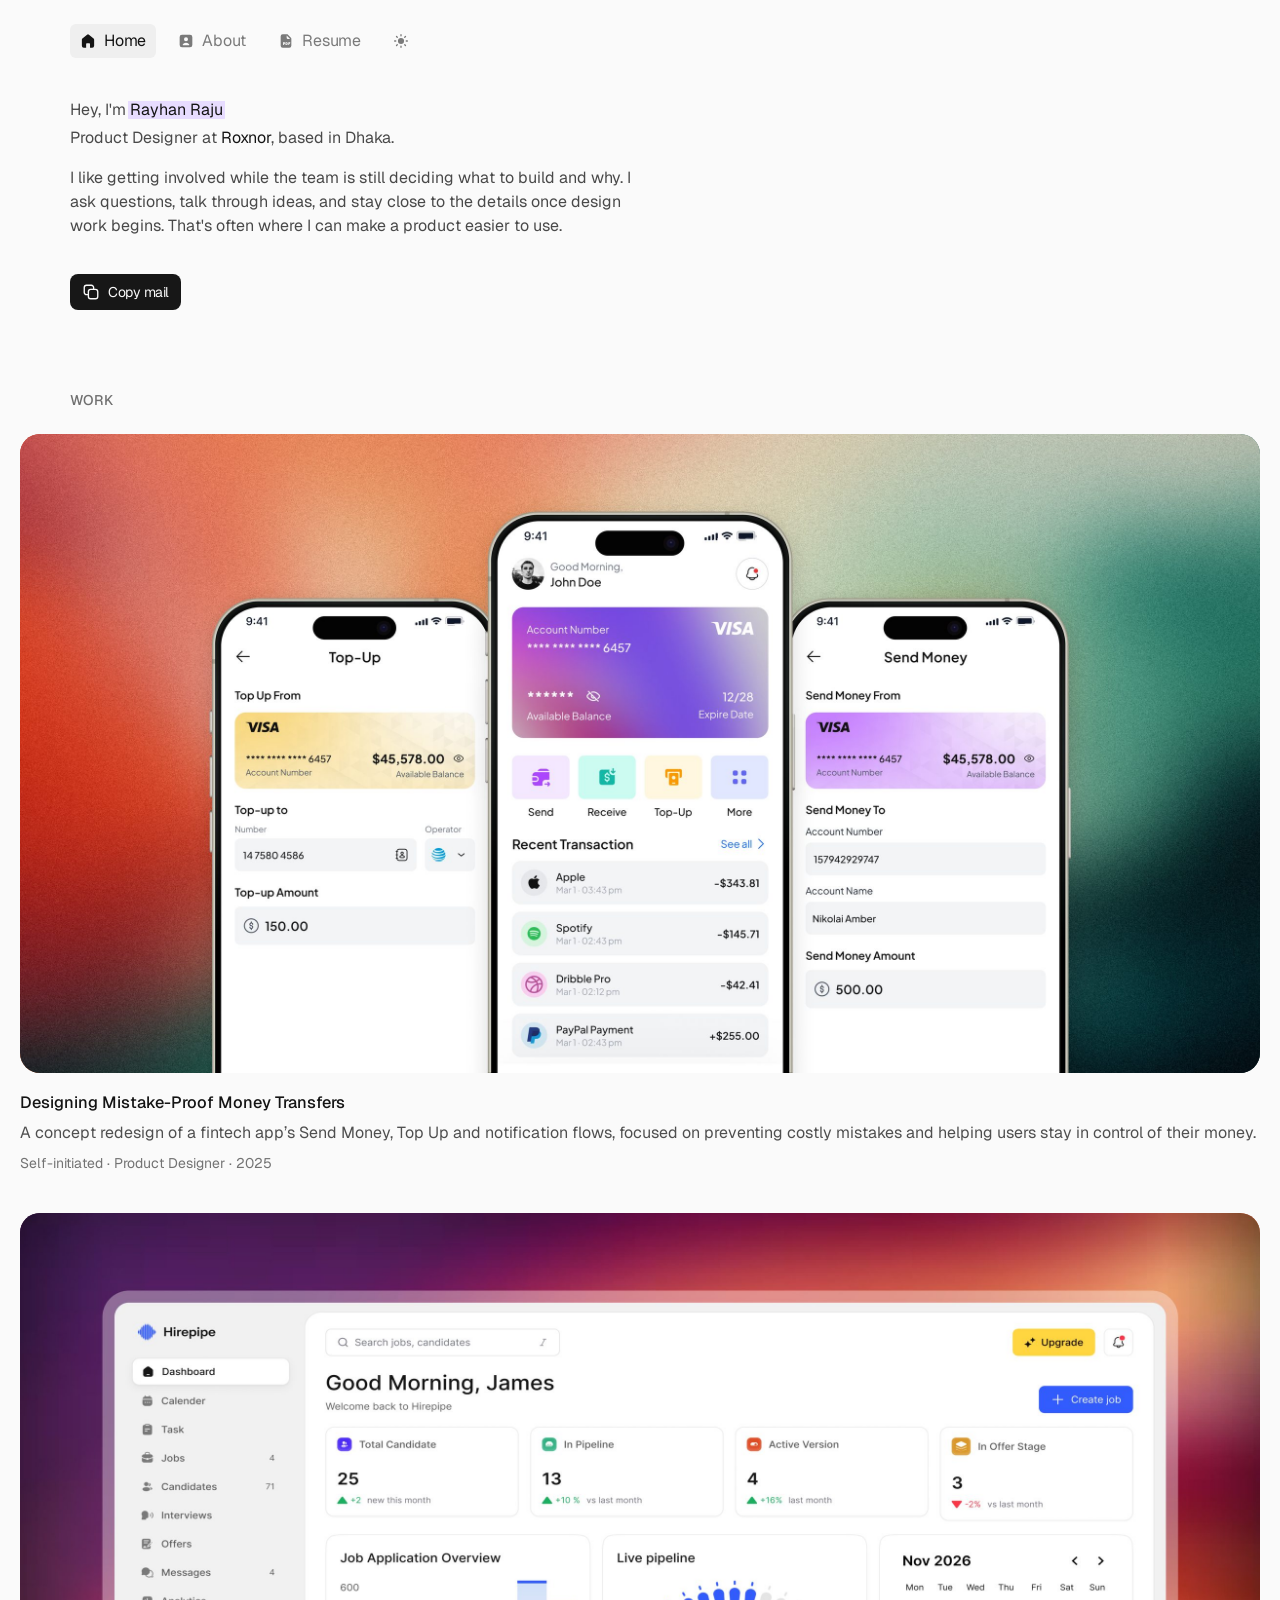
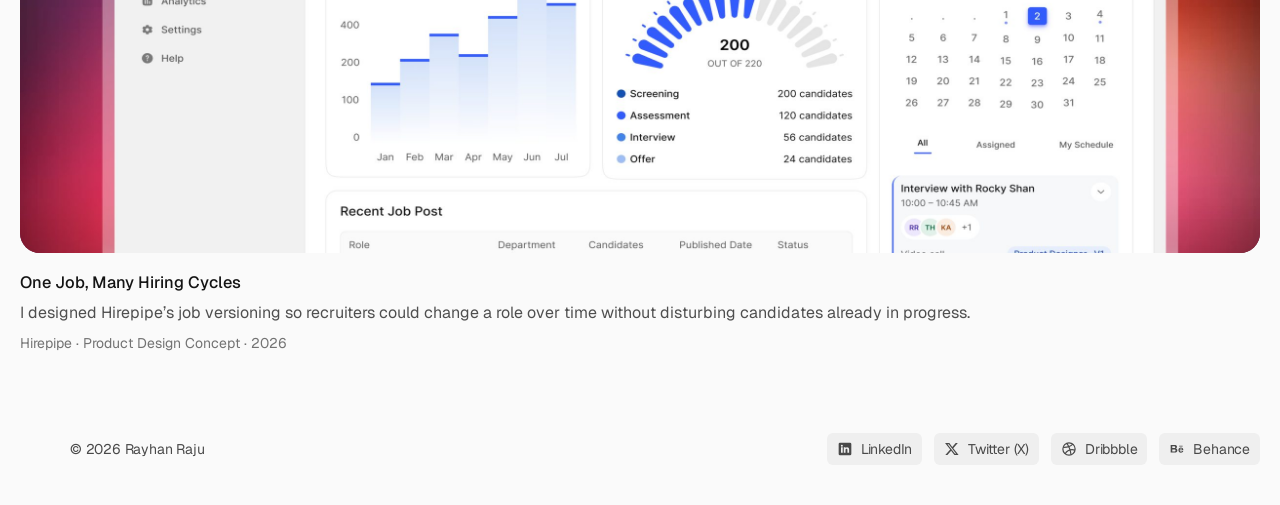
==== index.html @ 8e86c356 "Add files via upload" ====
<!DOCTYPE html>
<html lang="en">
<head>
<meta charset="UTF-8">
<meta name="viewport" content="width=device-width, initial-scale=1.0">
<title>Rayhan Raju — Product Designer</title>
<meta name="description" content="Rayhan Raju — Product Designer at Roxnor, based in Dhaka.">
<link rel="icon" href="favicon.ico" sizes="any">
<link rel="icon" type="image/png" sizes="32x32" href="favicon-32.png">
<link rel="icon" type="image/png" sizes="192x192" href="favicon-192.png">
<link rel="apple-touch-icon" href="apple-touch-icon.png">
<link rel="preconnect" href="https://fonts.googleapis.com">
<link rel="preconnect" href="https://fonts.gstatic.com" crossorigin>
<link href="https://fonts.googleapis.com/css2?family=Geist:wght@400;500&display=swap" rel="stylesheet">
<link rel="stylesheet" href="style.css">
<script>try{if(localStorage.getItem('rr-theme')==='dark')document.documentElement.classList.add('rr-dark')}catch(e){}</script>
</head>
<body>
<div class="page">
  <nav class="nav inset" aria-label="Primary">
    <a href="index.html" class="on"><svg class="ic" viewBox="0 0 24 24" fill="currentColor"><path d="M10.6 2.6a2.2 2.2 0 012.8 0l7 5.8c.5.4.8 1 .8 1.7V19a3 3 0 01-3 3h-3.2v-5.5a1 1 0 00-1-1h-3.8a1 1 0 00-1 1V22H5.8a3 3 0 01-3-3v-8.9c0-.7.3-1.3.8-1.7z"/></svg>Home</a>
    <a href="about.html"><svg class="ic" viewBox="0 0 24 24" fill="currentColor"><path fill-rule="evenodd" d="M6 2.5h12A3.5 3.5 0 0121.5 6v12a3.5 3.5 0 01-3.5 3.5H6A3.5 3.5 0 012.5 18V6A3.5 3.5 0 016 2.5zm6 4a3 3 0 100 6 3 3 0 000-6zm-5 11.2c.9-2 2.8-3.2 5-3.2s4.1 1.2 5 3.2c.2.4-.1.8-.5.8h-9c-.4 0-.7-.4-.5-.8z"/></svg>About</a>
    <a href="https://drive.google.com/file/d/1cYLYNN-6pDpgqvKoFZJwB7Kj6jugBTJ2/view?usp=sharing" target="_blank" rel="noopener"><svg class="ic" viewBox="0 0 24 24" fill="currentColor"><path fill-rule="evenodd" d="M7 2h6.6c.5 0 1 .2 1.4.6l4.4 4.4c.4.4.6.9.6 1.4V19a3 3 0 01-3 3H7a3 3 0 01-3-3V5a3 3 0 013-3zm6 1.8V7a2 2 0 002 2h3.2zM7.5 14v4h1.2v-1.3h.7a1.35 1.35 0 000-2.7zm1.2 1h.7a.35.35 0 010 .7h-.7zm2.6-1v4h1.3a2 2 0 000-4zm1.2 1h.1a1 1 0 010 2h-.1zm3-1v4h1.2v-1.5h1.4v-1h-1.4V15h1.6v-1z"/></svg>Resume</a>
    <button type="button" data-theme-toggle aria-label="Toggle dark mode"><svg class="ic" viewBox="0 0 24 24" fill="currentColor"><circle cx="12" cy="12" r="4.6"/><g stroke="currentColor" stroke-width="2" stroke-linecap="round"><path d="M12 2.5v1.6M12 19.9v1.6M2.5 12h1.6M19.9 12h1.6M5.3 5.3l1.1 1.1M17.6 17.6l1.1 1.1M5.3 18.7l1.1-1.1M17.6 6.4l1.1-1.1"/></g></svg></button>
  </nav>

  <main class="stack" style="gap:80px">
    <section class="intro inset rise">
      <div class="intro-text">
        <div class="who">
          <span>Hey, I'm <mark class="hl">Rayhan Raju</mark></span>
          <span>Product Designer at <b>Roxnor</b>, based in Dhaka.</span>
        </div>
        <p class="bio">I like getting involved while the team is still deciding what to build and why. I ask questions, talk through ideas, and stay close to the details once design work begins. That's often where I can make a product easier to use.</p>
      </div>
      <div><button class="btn" type="button" data-copy="hirayhanraju@gmail.com"><svg class="ic" viewBox="0 0 24 24" fill="none" stroke="currentColor" stroke-width="1.8" stroke-linejoin="round"><rect x="8.5" y="8.5" width="12.5" height="12.5" rx="3"/><path d="M15.5 8.5V6a3 3 0 00-3-3H6a3 3 0 00-3 3v6.5a3 3 0 003 3h2.5"/></svg>Copy mail</button></div>
    </section>

    <section class="work" aria-labelledby="work-h">
      <h2 class="label inset" id="work-h">Work</h2>
      <div class="work-list">
        <!-- PROJECT 1 — put the Figma export at assets/card-money.jpg -->
        <a class="project rise" href="case-money-transfer.html">
          <div class="shot">
            <div class="ph ph-money"><span>assets/card-money.jpg</span></div>
            <img src="assets/card-money.jpg" alt="Top-Up, Home and Send Money screens of the fintech app redesign" onerror="this.remove()">
          </div>
          <div class="meta">
            <h3>Designing mistake-proof money transfers</h3>
            <p>A concept redesign of a fintech app’s Send Money, Top Up and notification flows, focused on preventing costly mistakes and helping users stay in control of their money.</p>
            <small>Self-initiated · Product Designer · 2025</small>
          </div>
        </a>
        <!-- PROJECT 2 — put the Figma export at assets/card-hirepipe.jpg -->
        <a class="project rise" href="case-hirepipe.html">
          <div class="shot">
            <div class="ph ph-hire"><span>assets/card-hirepipe.jpg</span></div>
            <img src="assets/card-hirepipe.jpg" alt="Hirepipe recruiter dashboard" onerror="this.remove()">
          </div>
          <div class="meta">
            <h3>One job, many hiring cycles</h3>
            <p>I designed Hirepipe’s job versioning so recruiters could change a role over time without disturbing candidates already in progress.</p>
            <small>Hirepipe · Product Design Concept · 2026</small>
          </div>
        </a>
      </div>
    </section>
  </main>

  <footer class="foot inset">
    <span>© 2026 Rayhan Raju</span>
    <div class="social">
      <a href="https://www.linkedin.com/in/hirayhanraju/" target="_blank" rel="noopener"><svg class="ic" viewBox="0 0 24 24" fill="currentColor"><path d="M4.5 2.5h15a2 2 0 012 2v15a2 2 0 01-2 2h-15a2 2 0 01-2-2v-15a2 2 0 012-2zM6 9.5v8h2.6v-8zm1.3-4a1.5 1.5 0 100 3 1.5 1.5 0 000-3zM10.2 9.5v8h2.6v-4.2c0-1.1.7-1.7 1.5-1.7s1.3.6 1.3 1.7v4.2h2.6v-4.8c0-2.3-1.3-3.4-3-3.4-1.1 0-1.9.5-2.4 1.2v-1z"/></svg>LinkedIn</a>
      <a href="https://x.com/hirayhanraju" target="_blank" rel="noopener"><svg class="ic" viewBox="0 0 24 24" fill="currentColor"><path d="M17.6 3h3.1l-6.8 7.8L21.9 21h-6.3l-4.9-6.4L5.1 21H2l7.3-8.3L1.6 3H8l4.4 5.9zm-1.1 16.2h1.7L7 4.7H5.2z"/></svg>Twitter (X)</a>
      <a href="https://dribbble.com/hirayhanraju" target="_blank" rel="noopener"><svg class="ic" viewBox="0 0 24 24" fill="none" stroke="currentColor" stroke-width="1.8"><circle cx="12" cy="12" r="9.2"/><path d="M3.3 9.6c6.2.2 11.6-1.6 14.9-5.2M6 19.4c3-5.1 8.6-7.3 15-5.8M8.7 3.4c3.4 4.4 5.6 10.4 6.3 17.3"/></svg>Dribbble</a>
      <a href="https://www.behance.net/hirayhanraju" target="_blank" rel="noopener"><svg class="ic" viewBox="0 0 24 24" fill="currentColor"><path d="M2.5 6h6c2.1 0 3.5 1 3.5 2.8 0 1.1-.6 1.9-1.5 2.3 1.3.4 2.1 1.4 2.1 2.8 0 2-1.6 3.5-4 3.5H2.5zm2.4 2v2.6h3c.9 0 1.5-.5 1.5-1.3S8.8 8 7.9 8zm0 4.6v3.2h3.2c1.1 0 1.7-.6 1.7-1.6s-.6-1.6-1.7-1.6zM15.2 7h5.3v1.3h-5.3zm2.7 2.6c2.4 0 3.8 1.7 3.6 4.4h-5.4c.1 1.2.8 1.9 1.9 1.9.8 0 1.4-.4 1.6-1h1.8c-.4 1.7-1.8 2.6-3.5 2.6-2.3 0-3.8-1.6-3.8-4s1.5-3.9 3.8-3.9zm0 1.6c-.9 0-1.6.6-1.8 1.6h3.5c-.1-1-.8-1.6-1.7-1.6z"/></svg>Behance</a>
    </div>
  </footer>
</div>
<div class="see" aria-hidden="true"><svg class="ic" viewBox="0 0 24 24" fill="currentColor"><path fill-rule="evenodd" d="M12 4.5c4.6 0 8.2 3 9.8 6.6.2.6.2 1.2 0 1.8-1.6 3.6-5.2 6.6-9.8 6.6s-8.2-3-9.8-6.6a2.3 2.3 0 010-1.8C3.8 7.5 7.4 4.5 12 4.5zm0 4a3.5 3.5 0 100 7 3.5 3.5 0 000-7z"/></svg>See project</div>
<script src="script.js"></script>
</body>
</html>
---- style.css ----
:root{
  --bg:#fafafa; --fg:#141414; --body:#494949; --muted:#7a7a7a; --meta:#737373; --label:#6f6f6f;
  --pill:#efefef; --pill-hover:#e4e4e4; --line:#e5e5e5; --card:#f3f3f2; --surface:#ffffff;
  --btn:#171717; --btn-fg:#fafafa; --hl:#e7dcff;
  --font:"Geist",-apple-system,BlinkMacSystemFont,"Segoe UI",sans-serif;
}
.rr-dark{
  --bg:#0e0e0e; --fg:#f2f2f2; --body:#b4b4b4; --muted:#8a8a8a; --meta:#8c8c8c; --label:#8c8c8c;
  --pill:#1d1d1d; --pill-hover:#2a2a2a; --line:#262626; --card:#171717; --surface:#161616;
  --btn:#f2f2f2; --btn-fg:#111; --hl:#3b2f5c;
}
*{box-sizing:border-box;margin:0;padding:0}
html{-webkit-text-size-adjust:100%}
body{background:var(--bg);color:var(--fg);font-family:var(--font);font-size:16px;line-height:24px;-webkit-font-smoothing:antialiased;transition:background .25s,color .25s}
a{color:inherit;text-decoration:none}
button{font:inherit;color:inherit;background:none;border:0;cursor:pointer}
img{display:block;max-width:100%}
.ic{width:16px;height:16px;flex:none;display:block}

/* Layout: 1280 content, 50px inner text inset */
.page{max-width:1280px;margin:0 auto;padding:24px 0 40px;display:flex;flex-direction:column;gap:40px}
.inset{padding-left:50px}
@media (max-width:1320px){.page{padding-left:20px;padding-right:20px}}
@media (max-width:640px){.inset{padding-left:0}}

/* Nav */
.nav{display:flex;align-items:center;gap:12px}
.nav a,.nav button{display:flex;align-items:center;gap:8px;padding:5px 10px;border-radius:6px;font-size:16px;line-height:24px;letter-spacing:-.2px;color:var(--muted);transition:background .2s,color .2s}
.nav a:hover,.nav button:hover{background:var(--pill)}
.nav a.on{background:var(--pill);color:var(--fg)}

/* Section label */
.label{font-size:14px;line-height:20px;font-weight:500;text-transform:uppercase;color:var(--label)}

/* Intro */
.intro{display:flex;flex-direction:column;gap:36px}
.intro-text{display:flex;flex-direction:column;gap:16px}
.intro .who{display:flex;flex-direction:column;gap:4px;color:var(--body)}
.intro .who b{font-weight:400;color:var(--fg)}
.hl{position:relative;color:var(--fg);padding:0 2px;margin:0 -2px;
  background:linear-gradient(transparent 2px,var(--hl) 2px,var(--hl) calc(100% - 1px),transparent calc(100% - 1px));
  border-radius:2px}
.intro p.bio{max-width:578px;color:var(--body)}
.btn{display:inline-flex;align-items:center;gap:8px;padding:8px 12px;border-radius:8px;background:var(--btn);color:var(--btn-fg);font-size:14px;line-height:20px;letter-spacing:-.5px;transition:transform .15s,opacity .2s}
.btn:hover{opacity:.9}.btn:active{transform:scale(.97)}
.btn .ic{width:18px;height:18px}

/* Work */
.work{display:flex;flex-direction:column;gap:24px}
.work-list{display:flex;flex-direction:column;gap:40px}
.project{display:flex;flex-direction:column;gap:20px}
.project .shot{position:relative;aspect-ratio:1280/660;border-radius:20px;overflow:hidden;background:var(--card);cursor:none}
.project .shot img{position:relative;z-index:1;width:100%;height:100%;object-fit:cover;transition:transform .7s cubic-bezier(.2,.7,.2,1)}
.project:hover .shot img{transform:scale(1.015)}
.project .ph{position:absolute;inset:0;display:grid;place-items:center;font-size:13px;color:var(--muted)}
.ph-money{background:linear-gradient(120deg,#c8442a 0%,#e0874f 35%,#d7c7a3 55%,#2f6c64 80%,#123733 100%)}
.ph-hire{background:linear-gradient(120deg,#3a1240 0%,#7c2350 35%,#d9476a 60%,#f3a16b 85%,#5b1a3e 100%)}
.ph span{background:rgba(255,255,255,.85);color:#333;padding:6px 12px;border-radius:999px;font-size:12px}
.meta{display:flex;flex-direction:column;gap:8px;font-size:14px;line-height:20px}
.meta h3{font-weight:500;color:var(--fg);text-transform:capitalize;text-wrap:balance}
.meta p{color:#4f4f4f;text-wrap:pretty;font-size:16px;line-height:24px}
.rr-dark .meta p{color:#a8a8a8}
.meta small{font-size:14px;color:var(--meta)}

/* See project cursor */
.see{position:fixed;left:0;top:0;z-index:100;pointer-events:none;display:flex;align-items:center;gap:8px;padding:6px 12px;border-radius:100px;
  background:#000;color:#fff;font-size:14px;line-height:20px;white-space:nowrap;filter:drop-shadow(0 4px 6px rgba(0,0,0,.3));
  opacity:0;transform:translate(-50%,-50%) scale(.6);transition:opacity .18s ease,transform .18s ease}
.see.show{opacity:1;transform:translate(-50%,-50%) scale(1)}
.rr-dark .see{background:#fff;color:#000}
@media (hover:none){.see{display:none}.project .shot{cursor:pointer}}

/* Footer */
.foot{margin-top:40px;display:flex;align-items:center;justify-content:space-between;gap:16px;flex-wrap:wrap}
.foot > span{font-size:14px;line-height:20px;letter-spacing:-.2px;color:var(--body)}
.social{display:flex;gap:12px;flex-wrap:wrap}
.social a{display:flex;align-items:center;gap:8px;padding:6px 10px;border-radius:6px;background:var(--pill);font-size:14px;line-height:20px;letter-spacing:-.2px;color:var(--body);transition:background .2s,color .2s}
.social a:hover{background:var(--pill-hover);color:var(--fg);font-weight:500}

/* About */
.stack{display:flex;flex-direction:column;gap:40px}
.block{display:flex;flex-direction:column;gap:24px}
.prose{max-width:600px;display:flex;flex-direction:column;gap:12px;color:var(--body)}
.exp{max-width:600px;display:flex;flex-direction:column;gap:16px}
.exp .row{display:flex;gap:16px;align-items:flex-start;padding-bottom:16px}
.exp .row + .row{padding-top:0}
.exp .row:not(:last-child){border-bottom:1.111px solid var(--line)}
.exp .row div{flex:1;display:flex;flex-direction:column;gap:4px}
.exp b{font-weight:500;color:var(--fg)}
.exp em{font-style:normal;font-size:16px;line-height:20px;color:#525252}
.rr-dark .exp em{color:#a8a8a8}
.exp time{color:var(--label);white-space:nowrap}

/* Kind words */
.kind{width:100%;max-width:560px;background:var(--card);border-radius:18px;padding:24px;display:flex;flex-direction:column;gap:20px}
.avatars{display:flex;gap:10px}
.av{width:40px;height:40px;border-radius:100px;overflow:hidden;flex:none;opacity:.4;border:1px solid transparent;transition:opacity .2s,border-color .2s;background:#d9d9d9;display:grid;place-items:center;font-size:13px;font-weight:500;color:#555}
.av img{width:100%;height:100%;object-fit:cover}
.av:hover{opacity:.75}
.av.on{opacity:1;border-color:#868686}
.fig{display:flex;flex-direction:column;gap:12px}
.fig blockquote{font-size:15px;line-height:24px;color:rgba(10,10,10,.85);min-height:48px}
.rr-dark .fig blockquote,.rr-dark .modal .txt{color:rgba(240,240,240,.88)}
.cap{display:flex;align-items:flex-end;justify-content:space-between;gap:12px;font-size:14px}
.cap b{display:block;font-weight:500;line-height:20px;color:var(--fg)}
.cap span{display:block;line-height:16px;color:var(--label);margin-top:2px}
.readfull{font-size:12px;line-height:18px;color:var(--label);text-decoration:underline;white-space:nowrap}
.readfull:hover{color:var(--fg)}
.fade{animation:fade .35s ease}
@keyframes fade{from{opacity:0;transform:translateY(4px)}to{opacity:1;transform:none}}

/* Modal */
.overlay{position:fixed;inset:0;z-index:90;background:rgba(250,250,250,.6);backdrop-filter:blur(6px);-webkit-backdrop-filter:blur(6px);display:grid;place-items:center;padding:20px;opacity:0;pointer-events:none;transition:opacity .25s}
.rr-dark .overlay{background:rgba(10,10,10,.6)}
.overlay.open{opacity:1;pointer-events:auto}
.modal{width:100%;max-width:540px;max-height:calc(100vh - 40px);overflow:auto;background:var(--surface);border:1.111px solid var(--line);border-radius:18px;padding:24px;display:flex;flex-direction:column;gap:16px;
  box-shadow:0 10px 25px rgba(0,0,0,.1);transform:translateY(10px) scale(.98);transition:transform .25s ease}
.overlay.open .modal{transform:none}
.modal .txt{font-size:16px;line-height:24px;color:rgba(10,10,10,.85);display:flex;flex-direction:column;gap:24px}
.modal .who{display:flex;align-items:center;gap:12px}
.modal .who .av{opacity:1;border:0}
.modal .who b{display:block;font-weight:500;font-size:16px;line-height:24px}
.modal .who span{display:block;font-size:14px;line-height:20px;color:var(--label);margin-top:2px}
.modal .bar{display:flex;align-items:center;justify-content:space-between;padding-top:16px;border-top:1.2px solid #e8e8e8}
.rr-dark .modal .bar{border-color:var(--line)}
.modal .arrows{display:flex;gap:12px}
.modal .arrows button{width:28px;height:28px;border-radius:999px;border:1.111px solid var(--line);display:grid;place-items:center;transition:background .2s}
.modal .arrows button:hover{background:var(--pill)}
.modal .count{font-size:14px;line-height:20px;color:var(--label)}

/* Toast */
.toast{position:fixed;left:50%;bottom:28px;z-index:120;transform:translateX(-50%) translateY(10px);background:var(--btn);color:var(--btn-fg);font-size:13px;line-height:18px;padding:8px 14px;border-radius:8px;opacity:0;pointer-events:none;transition:.25s}
.toast.show{opacity:1;transform:translateX(-50%)}

/* Entrance */
.rise{opacity:0;transform:translateY(12px);transition:opacity .6s ease,transform .6s cubic-bezier(.2,.7,.2,1)}
.rise.in{opacity:1;transform:none}
@media (prefers-reduced-motion:reduce){.rise{opacity:1;transform:none;transition:none}}

/* ===== Case study ===== */
.cs-head{display:flex;flex-direction:column;gap:20px}
.cs-head h1{font-size:clamp(34px,4.2vw,54px);line-height:1.11;font-weight:500;letter-spacing:-1px;color:var(--fg);text-wrap:balance}
.cs-head p{font-size:20px;line-height:30px;color:#737378;max-width:950px}
.img{position:relative;border-radius:20px;overflow:hidden;background:var(--card)}
.img img{width:100%;height:100%;object-fit:cover;display:block;position:relative;z-index:1}
.img .ph{position:absolute;inset:0;display:grid;place-items:center}
.img .ph span{background:rgba(255,255,255,.88);color:#333;padding:6px 12px;border-radius:999px;font-size:12px;line-height:18px;text-align:center}
.img.bordered{border:1px solid #e6e6e6;border-radius:8px;box-shadow:0 4px 12px rgba(18,18,18,.08)}
.img.soft{box-shadow:0 4px 12px rgba(18,18,18,.08)}
.ph-grey{background:linear-gradient(135deg,#ececec,#dcdcdc)}
.ph-grad{background:linear-gradient(120deg,#5b5bd6 0%,#b06ab3 40%,#e7a3c7 70%,#a7c7e7 100%)}
.ph-grad2{background:linear-gradient(120deg,#e64a6a 0%,#c25ac9 40%,#7f8cf0 70%,#9de0d6 100%)}

.cs-body{display:grid;grid-template-columns:240px minmax(0,990px);gap:50px;align-items:start}
.toc{position:sticky;top:24px;display:flex;flex-direction:column;gap:8px;font-size:16px;line-height:24px}
.toc a{color:#636363;transition:color .2s}
.toc a:hover{color:var(--fg)}
.toc a.on{color:var(--fg);font-weight:500}
.rr-dark .toc a{color:#8a8a8a}.rr-dark .toc a.on,.rr-dark .toc a:hover{color:var(--fg)}
.cs-main{display:flex;flex-direction:column;gap:72px}
.sec{display:flex;flex-direction:column;gap:38px;scroll-margin-top:24px}
.sec h2{font-size:30px;line-height:40px;font-weight:500;color:var(--fg)}
.sec .body{display:flex;flex-direction:column;gap:16px}
.p{font-size:16px;line-height:24px;color:#4d4d4d;max-width:900px}
.p strong{font-weight:600;color:#121212}
.lead{font-size:16px;line-height:24px;color:#121212;font-weight:500}
.lead + .p{margin-top:-8px}
.sub{font-size:16px;line-height:24px;color:#636363}
.rr-dark .p{color:#b0b0b0}.rr-dark .p strong,.rr-dark .lead{color:var(--fg)}
.dl{display:grid;grid-template-columns:repeat(4,1fr);gap:16px;padding-top:16px;border-top:1px solid #e8e8e8}
.rr-dark .dl{border-color:var(--line)}
.dl b{display:block;font-weight:500;color:#121212;margin-bottom:6px}
.dl span{display:block;color:#636363}
.rr-dark .dl b{color:var(--fg)}
.issues{display:flex;flex-direction:column;gap:12px}
.issue{display:flex;gap:16px;align-items:flex-start}
.issue svg{width:24px;height:24px;flex:none;color:#3b82f6}
.issue b,.ol b{display:block;font-weight:500;color:#121212}
.issue span,.ol span{display:block;color:#636363;margin-top:2px}
.rr-dark .issue b,.rr-dark .ol b{color:var(--fg)}
.ol{display:flex;flex-direction:column;gap:12px;padding-left:24px;list-style:decimal;color:#121212;font-weight:500}
.ol li::marker{color:#121212}
.ol li span{font-weight:400}
.quote{border-left:3px solid #3b82f6;padding:4px 16px;display:flex;flex-direction:column;gap:8px}
.quote q{font-size:20px;line-height:28px;font-weight:500;color:#121212;quotes:"“" "”"}
.quote small{font-size:14px;color:#636363}
.rr-dark .quote q{color:var(--fg)}
.stats{display:grid;grid-template-columns:repeat(4,1fr);gap:24px}
.stat{display:flex;flex-direction:column;gap:42px}
.bar{height:40px;border-radius:999px;position:relative;overflow:hidden}
.bar i{position:absolute;left:0;top:0;bottom:0;border-radius:999px;
  background:repeating-linear-gradient(-80deg,var(--c) 0 3px,transparent 3px 6.2px);width:var(--w)}
.stat .n{font-size:50px;line-height:1.2;font-weight:600;color:#121212}
.stat .n em{font-style:normal;font-weight:400;color:#d4d4d4}
.stat p{font-size:16px;line-height:24px;color:#2f2f2f;margin-top:8px}
.rr-dark .stat .n{color:var(--fg)}.rr-dark .stat p{color:#b0b0b0}
.cards3{display:grid;grid-template-columns:repeat(3,1fr);gap:20px}
.icard{background:#eef1f5;border-radius:20px;padding:24px;display:flex;flex-direction:column;gap:20px}
.icard.sm{border-radius:16px;gap:12px}
.icard .person{display:flex;align-items:center;gap:16px}
.icard .face{width:48px;height:48px;border-radius:100px;flex:none;display:grid;place-items:center;color:#fff;font-weight:500}
.icard .person b{display:block;font-weight:500;font-size:20px;line-height:1.25;color:#121212}
.icard .person span{display:block;font-size:16px;color:#6e6e6e}
.icard > p{font-size:18px;line-height:24px;color:#424242}
.icard.sm b{font-size:18px;line-height:24px;font-weight:500;color:#121212}
.icard.sm p{font-size:16px;line-height:24px;color:#424242}
.rr-dark .icard{background:#1a1c1f}.rr-dark .icard b,.rr-dark .icard .person b{color:var(--fg)}.rr-dark .icard p{color:#b5b5b5}
.logos{display:flex;justify-content:center;align-items:center;gap:120px;flex-wrap:wrap}
.logos span{font-size:28px;line-height:48px;font-weight:600;letter-spacing:-.5px;color:#121212}
.rr-dark .logos span{color:var(--fg)}
.comp{display:grid;grid-template-columns:1fr 1fr;gap:24px}
.ccard{background:#f7f7f7;border:1px solid #dbdbdb;border-radius:12px;padding:24px;display:flex;flex-direction:column;gap:24px}
.ccard b{font-size:24px;line-height:34px;font-weight:600;color:#121212;letter-spacing:-.3px}
.ccard p{font-size:16px;line-height:24px;color:#121212}
.rr-dark .ccard{background:#161616;border-color:#2a2a2a}.rr-dark .ccard b,.rr-dark .ccard p{color:var(--fg)}
.opps{display:grid;grid-template-columns:repeat(4,1fr);gap:16px}
.opp{background:#ebefff;border-radius:12px;padding:16px;display:flex;flex-direction:column;gap:10px}
.opp i{width:40px;height:40px;border-radius:12px;background:#ccd4ff;display:grid;place-items:center;color:#3046d9}
.opp i svg{width:20px;height:20px}
.opp b{font-weight:500;font-size:16px;line-height:24px;color:#000}
.opp p{font-size:14px;line-height:20px;color:#2e2e2e;margin-top:-4px}
.rr-dark .opp{background:#181c2e}.rr-dark .opp i{background:#262f5a;color:#b8c3ff}.rr-dark .opp b{color:var(--fg)}.rr-dark .opp p{color:#b5b5b5}
.fig2{display:flex;flex-direction:column;gap:12px}
.fig2 figcaption{font-size:14px;line-height:20px;color:#636363;max-width:800px}
.fig2 .result{font-size:18px;line-height:28px;color:#121212}
.rr-dark .fig2 .result{color:var(--fg)}
.dec{display:flex;flex-direction:column;gap:38px}
.dec .txt{display:flex;flex-direction:column;gap:16px}
.dec h3{font-size:16px;line-height:24px;font-weight:500;color:#121212}
.rr-dark .dec h3{color:var(--fg)}
.kpi{background:#121212;border-radius:12px;display:grid;grid-template-columns:1fr 1fr;color:#fff}
.kpi > div{padding:24px;display:flex;flex-direction:column;gap:4px}
.kpi > div:first-child{border-right:1.5px solid #898989}
.kpi b{font-size:40px;line-height:1.2;font-weight:600;display:flex;align-items:center;gap:8px}
.kpi b svg{width:36px;height:36px}
.kpi span{font-size:16px;line-height:24px}
.rr-dark .kpi{background:#1c1c1c;border:1px solid #2a2a2a}

@media (max-width:1000px){
  .cs-body{grid-template-columns:1fr}
  .toc{display:none}
  .stats,.opps{grid-template-columns:1fr 1fr}
  .cards3{grid-template-columns:1fr}
  .dl{grid-template-columns:1fr 1fr}
}
@media (max-width:640px){
  .stats,.opps,.comp,.kpi{grid-template-columns:1fr}
  .kpi > div:first-child{border-right:0;border-bottom:1.5px solid #898989}
  .logos{gap:40px}
}
.raw{width:100%;height:auto;display:block}
.logos img{height:48px;width:auto}
.rr-dark .logos img{filter:invert(1) hue-rotate(180deg) brightness(1.1)}
.clogo{height:34px;width:auto;display:block;align-self:flex-start}
.rr-dark .clogo{filter:invert(1) hue-rotate(180deg) brightness(1.1)}
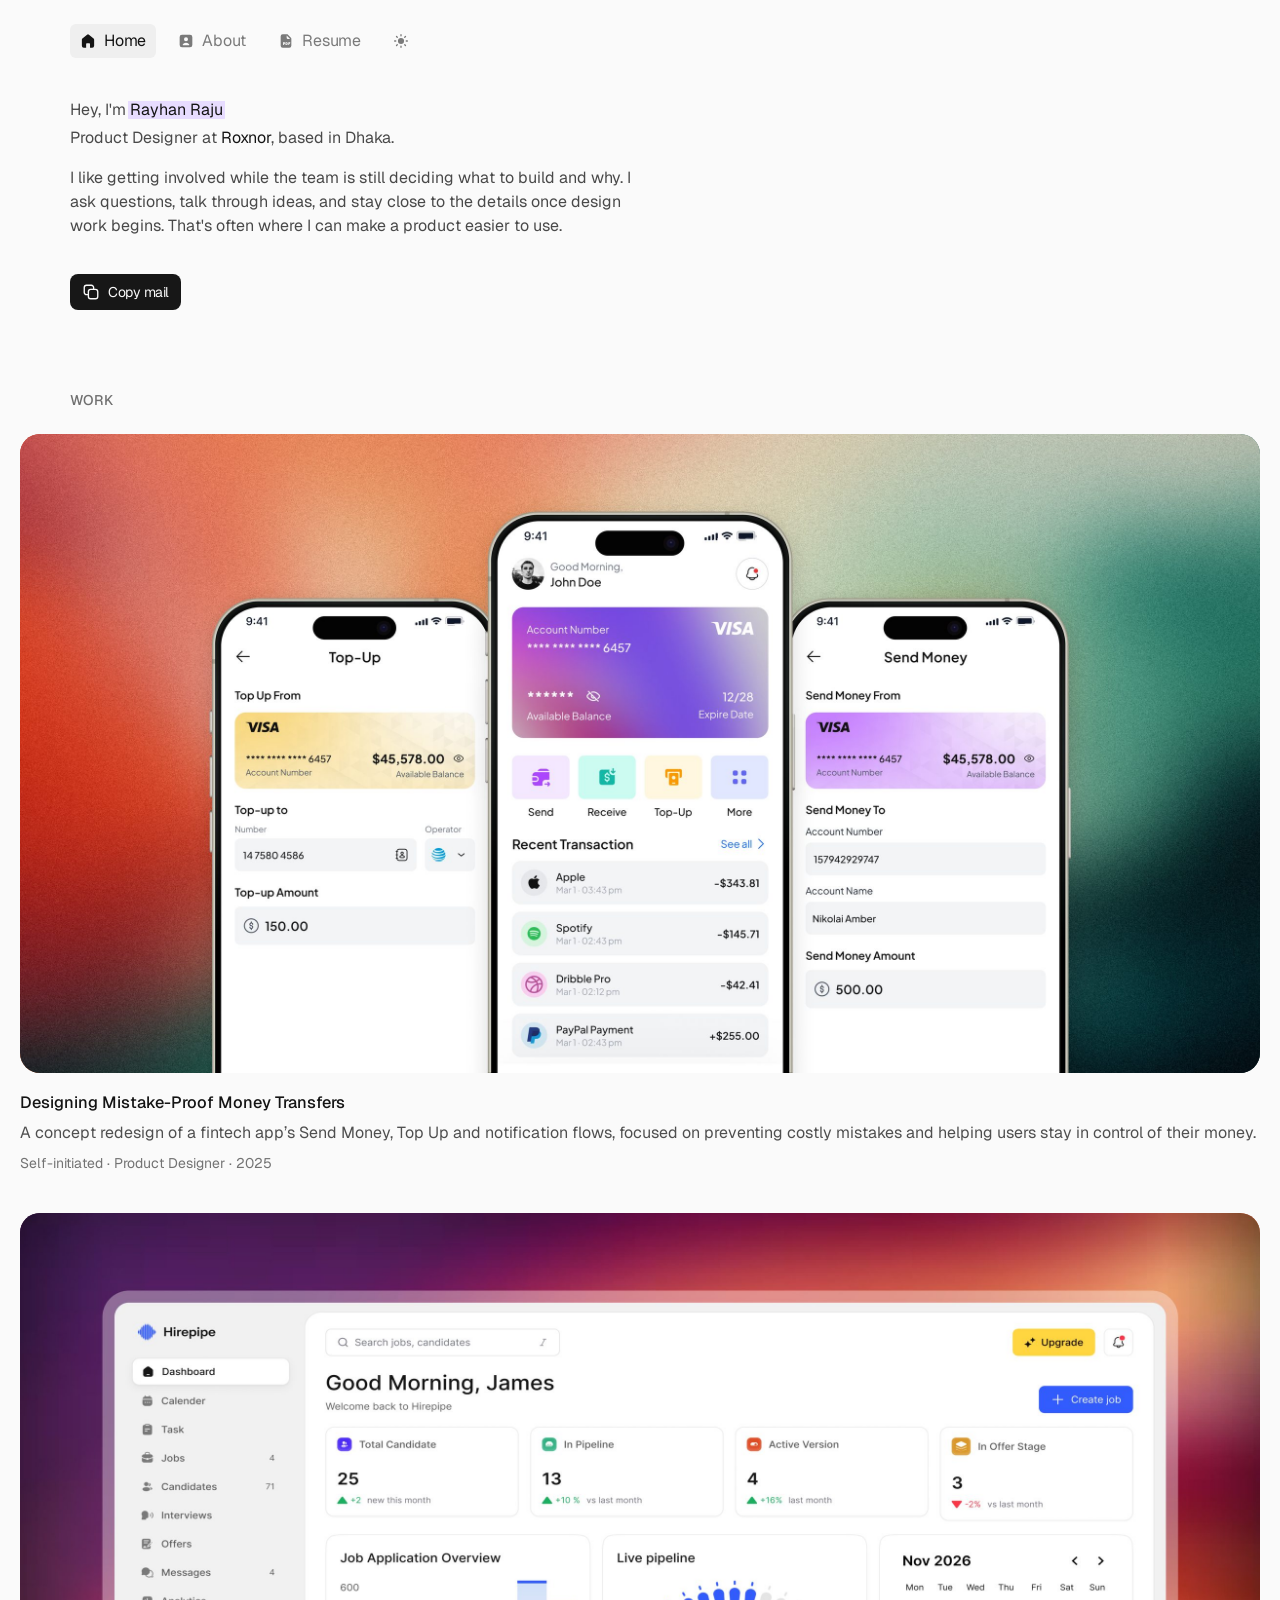
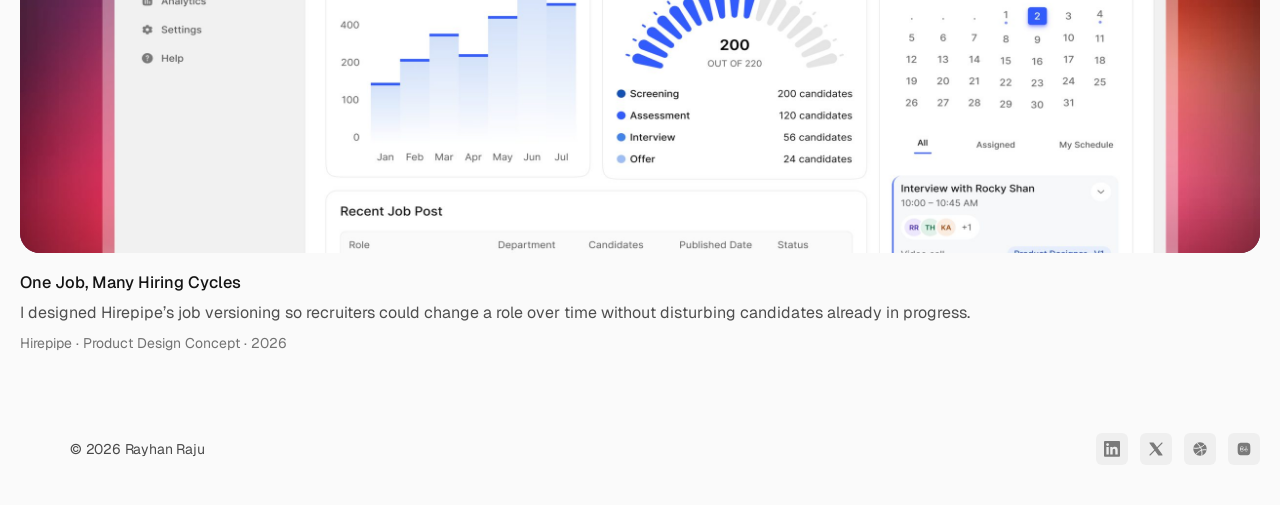
==== commit 3309ce3d: "Add files via upload" ====
--- a/index.html
+++ b/index.html
@@ -18,9 +18,9 @@
 <body>
 <div class="page">
   <nav class="nav inset" aria-label="Primary">
-    <a href="index.html" class="on"><svg class="ic" viewBox="0 0 24 24" fill="currentColor"><path d="M10.6 2.6a2.2 2.2 0 012.8 0l7 5.8c.5.4.8 1 .8 1.7V19a3 3 0 01-3 3h-3.2v-5.5a1 1 0 00-1-1h-3.8a1 1 0 00-1 1V22H5.8a3 3 0 01-3-3v-8.9c0-.7.3-1.3.8-1.7z"/></svg>Home</a>
-    <a href="about.html"><svg class="ic" viewBox="0 0 24 24" fill="currentColor"><path fill-rule="evenodd" d="M6 2.5h12A3.5 3.5 0 0121.5 6v12a3.5 3.5 0 01-3.5 3.5H6A3.5 3.5 0 012.5 18V6A3.5 3.5 0 016 2.5zm6 4a3 3 0 100 6 3 3 0 000-6zm-5 11.2c.9-2 2.8-3.2 5-3.2s4.1 1.2 5 3.2c.2.4-.1.8-.5.8h-9c-.4 0-.7-.4-.5-.8z"/></svg>About</a>
-    <a href="https://drive.google.com/file/d/1cYLYNN-6pDpgqvKoFZJwB7Kj6jugBTJ2/view?usp=sharing" target="_blank" rel="noopener"><svg class="ic" viewBox="0 0 24 24" fill="currentColor"><path fill-rule="evenodd" d="M7 2h6.6c.5 0 1 .2 1.4.6l4.4 4.4c.4.4.6.9.6 1.4V19a3 3 0 01-3 3H7a3 3 0 01-3-3V5a3 3 0 013-3zm6 1.8V7a2 2 0 002 2h3.2zM7.5 14v4h1.2v-1.3h.7a1.35 1.35 0 000-2.7zm1.2 1h.7a.35.35 0 010 .7h-.7zm2.6-1v4h1.3a2 2 0 000-4zm1.2 1h.1a1 1 0 010 2h-.1zm3-1v4h1.2v-1.5h1.4v-1h-1.4V15h1.6v-1z"/></svg>Resume</a>
+    <a href="/" class="on"><svg class="ic" viewBox="0 0 24 24" fill="currentColor"><path d="M10.6 2.6a2.2 2.2 0 012.8 0l7 5.8c.5.4.8 1 .8 1.7V19a3 3 0 01-3 3h-3.2v-5.5a1 1 0 00-1-1h-3.8a1 1 0 00-1 1V22H5.8a3 3 0 01-3-3v-8.9c0-.7.3-1.3.8-1.7z"/></svg>Home</a>
+    <a href="/about"><svg class="ic" viewBox="0 0 24 24" fill="currentColor"><path fill-rule="evenodd" d="M6 2.5h12A3.5 3.5 0 0121.5 6v12a3.5 3.5 0 01-3.5 3.5H6A3.5 3.5 0 012.5 18V6A3.5 3.5 0 016 2.5zm6 4a3 3 0 100 6 3 3 0 000-6zm-5 11.2c.9-2 2.8-3.2 5-3.2s4.1 1.2 5 3.2c.2.4-.1.8-.5.8h-9c-.4 0-.7-.4-.5-.8z"/></svg>About</a>
+    <a href="https://drive.google.com/file/d/1BG3UXGlWHrdBLkJpEtNa-a2Io6GpRVyj/view?usp=sharing" target="_blank" rel="noopener"><svg class="ic" viewBox="0 0 24 24" fill="currentColor"><path fill-rule="evenodd" d="M7 2h6.6c.5 0 1 .2 1.4.6l4.4 4.4c.4.4.6.9.6 1.4V19a3 3 0 01-3 3H7a3 3 0 01-3-3V5a3 3 0 013-3zm6 1.8V7a2 2 0 002 2h3.2zM7.5 14v4h1.2v-1.3h.7a1.35 1.35 0 000-2.7zm1.2 1h.7a.35.35 0 010 .7h-.7zm2.6-1v4h1.3a2 2 0 000-4zm1.2 1h.1a1 1 0 010 2h-.1zm3-1v4h1.2v-1.5h1.4v-1h-1.4V15h1.6v-1z"/></svg>Resume</a>
     <button type="button" data-theme-toggle aria-label="Toggle dark mode"><svg class="ic" viewBox="0 0 24 24" fill="currentColor"><circle cx="12" cy="12" r="4.6"/><g stroke="currentColor" stroke-width="2" stroke-linecap="round"><path d="M12 2.5v1.6M12 19.9v1.6M2.5 12h1.6M19.9 12h1.6M5.3 5.3l1.1 1.1M17.6 17.6l1.1 1.1M5.3 18.7l1.1-1.1M17.6 6.4l1.1-1.1"/></g></svg></button>
   </nav>
 
@@ -40,7 +40,7 @@
       <h2 class="label inset" id="work-h">Work</h2>
       <div class="work-list">
         <!-- PROJECT 1 — put the Figma export at assets/card-money.jpg -->
-        <a class="project rise" href="case-money-transfer.html">
+        <a class="project rise" href="/case-money-transfer">
           <div class="shot">
             <div class="ph ph-money"><span>assets/card-money.jpg</span></div>
             <img src="assets/card-money.jpg" alt="Top-Up, Home and Send Money screens of the fintech app redesign" onerror="this.remove()">
@@ -52,7 +52,7 @@
           </div>
         </a>
         <!-- PROJECT 2 — put the Figma export at assets/card-hirepipe.jpg -->
-        <a class="project rise" href="case-hirepipe.html">
+        <a class="project rise" href="/case-hirepipe">
           <div class="shot">
             <div class="ph ph-hire"><span>assets/card-hirepipe.jpg</span></div>
             <img src="assets/card-hirepipe.jpg" alt="Hirepipe recruiter dashboard" onerror="this.remove()">
@@ -70,10 +70,10 @@
   <footer class="foot inset">
     <span>© 2026 Rayhan Raju</span>
     <div class="social">
-      <a href="https://www.linkedin.com/in/hirayhanraju/" target="_blank" rel="noopener"><svg class="ic" viewBox="0 0 24 24" fill="currentColor"><path d="M4.5 2.5h15a2 2 0 012 2v15a2 2 0 01-2 2h-15a2 2 0 01-2-2v-15a2 2 0 012-2zM6 9.5v8h2.6v-8zm1.3-4a1.5 1.5 0 100 3 1.5 1.5 0 000-3zM10.2 9.5v8h2.6v-4.2c0-1.1.7-1.7 1.5-1.7s1.3.6 1.3 1.7v4.2h2.6v-4.8c0-2.3-1.3-3.4-3-3.4-1.1 0-1.9.5-2.4 1.2v-1z"/></svg>LinkedIn</a>
-      <a href="https://x.com/hirayhanraju" target="_blank" rel="noopener"><svg class="ic" viewBox="0 0 24 24" fill="currentColor"><path d="M17.6 3h3.1l-6.8 7.8L21.9 21h-6.3l-4.9-6.4L5.1 21H2l7.3-8.3L1.6 3H8l4.4 5.9zm-1.1 16.2h1.7L7 4.7H5.2z"/></svg>Twitter (X)</a>
-      <a href="https://dribbble.com/hirayhanraju" target="_blank" rel="noopener"><svg class="ic" viewBox="0 0 24 24" fill="none" stroke="currentColor" stroke-width="1.8"><circle cx="12" cy="12" r="9.2"/><path d="M3.3 9.6c6.2.2 11.6-1.6 14.9-5.2M6 19.4c3-5.1 8.6-7.3 15-5.8M8.7 3.4c3.4 4.4 5.6 10.4 6.3 17.3"/></svg>Dribbble</a>
-      <a href="https://www.behance.net/hirayhanraju" target="_blank" rel="noopener"><svg class="ic" viewBox="0 0 24 24" fill="currentColor"><path d="M2.5 6h6c2.1 0 3.5 1 3.5 2.8 0 1.1-.6 1.9-1.5 2.3 1.3.4 2.1 1.4 2.1 2.8 0 2-1.6 3.5-4 3.5H2.5zm2.4 2v2.6h3c.9 0 1.5-.5 1.5-1.3S8.8 8 7.9 8zm0 4.6v3.2h3.2c1.1 0 1.7-.6 1.7-1.6s-.6-1.6-1.7-1.6zM15.2 7h5.3v1.3h-5.3zm2.7 2.6c2.4 0 3.8 1.7 3.6 4.4h-5.4c.1 1.2.8 1.9 1.9 1.9.8 0 1.4-.4 1.6-1h1.8c-.4 1.7-1.8 2.6-3.5 2.6-2.3 0-3.8-1.6-3.8-4s1.5-3.9 3.8-3.9zm0 1.6c-.9 0-1.6.6-1.8 1.6h3.5c-.1-1-.8-1.6-1.7-1.6z"/></svg>Behance</a>
+      <a href="https://www.linkedin.com/in/hirayhanraju/" target="_blank" rel="noopener" aria-label="LinkedIn" title="LinkedIn"><svg class="ic" viewBox="0 0 16 16" fill="none" aria-hidden="true"><g clip-path="url(#clip_li)"><path d="M13.6888 13.521H11.3084V9.83876C11.3084 8.9607 11.2925 7.83037 10.0703 7.83037C8.8305 7.83037 8.6408 8.78705 8.6408 9.77483V13.5207H6.26034V5.94861H8.54557V6.98342H8.57757C8.80627 6.59718 9.13674 6.27944 9.5338 6.06405C9.93085 5.84865 10.3796 5.74366 10.8323 5.76026C13.245 5.76026 13.6898 7.32778 13.6898 9.36703L13.6888 13.521ZM3.5744 4.91355C3.30118 4.9136 3.03408 4.83362 2.80688 4.68373C2.57968 4.53384 2.4026 4.32077 2.298 4.07146C2.1934 3.82215 2.16598 3.54781 2.21924 3.28311C2.27249 3.01842 2.40402 2.77527 2.59718 2.58441C2.79033 2.39355 3.03645 2.26355 3.30441 2.21086C3.57237 2.15816 3.85012 2.18513 4.10256 2.28836C4.355 2.39159 4.57078 2.56644 4.72261 2.7908C4.87444 3.01516 4.95551 3.27896 4.95556 3.54883C4.95559 3.72801 4.91989 3.90545 4.85049 4.07101C4.7811 4.23657 4.67939 4.387 4.55113 4.51373C4.42288 4.64046 4.2706 4.74099 4.10302 4.80959C3.93543 4.87819 3.75581 4.91352 3.5744 4.91355ZM4.76462 13.521H2.38169V5.94861H4.76462V13.521ZM14.8756 0.00108114H1.18552C0.874791 -0.00238244 0.575369 0.116146 0.353073 0.33062C0.130777 0.545094 0.00379224 0.837967 0 1.14488V14.7233C0.00366245 15.0304 0.130573 15.3234 0.352861 15.5381C0.57515 15.7528 0.874637 15.8716 1.18552 15.8683H14.8756C15.1871 15.8722 15.4874 15.7538 15.7106 15.5391C15.9338 15.3244 16.0615 15.031 16.0658 14.7233V1.1439C16.0614 0.836379 15.9335 0.543173 15.7104 0.328704C15.4872 0.114235 15.1869 -0.00395483 14.8756 0.000101043" fill="currentColor"/></g><defs><clipPath id="clip_li"><rect width="16" height="16" fill="white"/></clipPath></defs></svg></a>
+      <a href="https://x.com/hirayhanraju" target="_blank" rel="noopener" aria-label="X (Twitter)" title="X (Twitter)"><svg class="ic" viewBox="0 0 16 16" fill="none" aria-hidden="true"><path d="M2 14L7.03227 8.96773M8.96773 7.03227L14 14H10.6667L7.03227 8.96773L2 2H5.33333L8.96773 7.03227ZM14 2L8.96773 7.03227" stroke-width="1.125" stroke-linecap="round" stroke-linejoin="round" stroke="currentColor"/><path d="M2 2H5.33333L14 14H10.6667L2 2Z" fill="currentColor"/></svg></a>
+      <a href="https://dribbble.com/hirayhanraju" target="_blank" rel="noopener" aria-label="Dribbble" title="Dribbble"><svg class="ic" viewBox="0 0 16 16" fill="none" aria-hidden="true"><path d="M8.00065 14.6666C11.6825 14.6666 14.6673 11.6818 14.6673 7.99992C14.6673 4.31802 11.6825 1.33325 8.00065 1.33325C4.31875 1.33325 1.33398 4.31802 1.33398 7.99992C1.33398 11.6818 4.31875 14.6666 8.00065 14.6666Z" fill="currentColor"/><path d="M14.6667 8.84301C14.0488 8.72715 13.4133 8.66675 12.7648 8.66675C9.19653 8.66675 6.0229 10.4951 4 13.3334" stroke-linejoin="round" stroke="var(--ibg)"/><path d="M12.6673 3.33325C10.581 5.7782 7.44592 7.33325 3.9404 7.33325C3.04356 7.33325 2.17097 7.23145 1.33398 7.03905" stroke-linejoin="round" stroke="var(--ibg)"/><path d="M9.74455 14.6667C9.91162 13.8573 9.99935 13.0191 9.99935 12.1605C9.99935 7.9498 7.88888 4.23097 4.66602 2" stroke-linejoin="round" stroke="var(--ibg)"/></svg></a>
+      <a href="https://www.behance.net/hirayhanraju" target="_blank" rel="noopener" aria-label="Behance" title="Behance"><svg class="ic" viewBox="0 0 16 16" fill="none" aria-hidden="true"><path d="M1.66602 8.00008C1.66602 5.01452 1.66602 3.52174 2.59351 2.59424C3.52101 1.66675 5.01379 1.66675 7.99935 1.66675C10.9849 1.66675 12.4777 1.66675 13.4052 2.59424C14.3327 3.52174 14.3327 5.01452 14.3327 8.00008C14.3327 10.9856 14.3327 12.4784 13.4052 13.4059C12.4777 14.3334 10.9849 14.3334 7.99935 14.3334C5.01379 14.3334 3.52101 14.3334 2.59351 13.4059C1.66602 12.4784 1.66602 10.9856 1.66602 8.00008Z" fill="currentColor"/><path d="M4.5 7.99008V6.00336C4.5 5.8153 4.65437 5.66284 4.84478 5.66284H6.16331C6.45657 5.66284 6.75797 5.7133 6.9765 5.90642C7.2103 6.11298 7.43703 6.43298 7.42577 6.86068C7.4127 7.35948 7.0485 7.94902 6.51487 7.99008C6.46223 7.99413 6.40991 7.99738 6.35741 7.99996M4.5 7.99008C4.52181 7.99008 4.54338 7.9901 4.56472 7.99014M4.5 7.99008V9.97842C4.5 10.1665 4.65439 10.3187 4.84479 10.3206C5.60524 10.3279 6.04769 10.3549 6.51487 10.3189C7.0485 10.2778 7.4127 9.68828 7.42577 9.18948C7.43703 8.76182 7.2103 8.44182 6.9765 8.23522C6.80613 8.08464 6.58539 8.02079 6.35741 7.99996M4.5 7.99008L4.56472 7.99014M6.35741 7.99996C5.88952 8.02287 5.40762 7.99169 4.56472 7.99014M6.35741 7.99996C6.29296 7.99407 6.22794 7.99162 6.16331 7.99162L4.56472 7.99014M11.1964 9.97708C10.9042 10.2601 9.48123 10.8196 8.96857 9.34708C8.9153 9.20008 8.8729 8.88302 8.89763 8.63808M8.89763 8.63808C8.93983 8.22102 9.1239 7.63602 9.8071 7.39728C10.7855 7.05542 11.4008 8.00442 11.5601 8.63808H8.89763ZM9.7253 6.00072H10.6321" stroke-width="0.5" stroke-linecap="round" stroke-linejoin="round" stroke="var(--ibg)"/></svg></a>
     </div>
   </footer>
 </div>
--- a/style.css
+++ b/style.css
@@ -74,8 +74,9 @@
 .foot{margin-top:40px;display:flex;align-items:center;justify-content:space-between;gap:16px;flex-wrap:wrap}
 .foot > span{font-size:14px;line-height:20px;letter-spacing:-.2px;color:var(--body)}
 .social{display:flex;gap:12px;flex-wrap:wrap}
-.social a{display:flex;align-items:center;gap:8px;padding:6px 10px;border-radius:6px;background:var(--pill);font-size:14px;line-height:20px;letter-spacing:-.2px;color:var(--body);transition:background .2s,color .2s}
-.social a:hover{background:var(--pill-hover);color:var(--fg);font-weight:500}
+.social a{--ibg:var(--pill);width:32px;height:32px;display:grid;place-items:center;border-radius:6px;background:var(--pill);color:#7a7a7a;transition:background .2s,color .2s}
+.social a:hover,.social a:focus-visible{--ibg:var(--pill-hover);background:var(--pill-hover);color:var(--fg)}
+.rr-dark .social a{color:#9a9a9a}
 
 /* About */
 .stack{display:flex;flex-direction:column;gap:40px}
@@ -121,8 +122,8 @@
 .modal .who .av{opacity:1;border:0}
 .modal .who b{display:block;font-weight:500;font-size:16px;line-height:24px}
 .modal .who span{display:block;font-size:14px;line-height:20px;color:var(--label);margin-top:2px}
-.modal .bar{display:flex;align-items:center;justify-content:space-between;padding-top:16px;border-top:1.2px solid #e8e8e8}
-.rr-dark .modal .bar{border-color:var(--line)}
+.modal .mbar{display:flex;align-items:center;justify-content:space-between;padding-top:16px;border-top:1.2px solid #e8e8e8}
+.rr-dark .modal .mbar{border-color:var(--line)}
 .modal .arrows{display:flex;gap:12px}
 .modal .arrows button{width:28px;height:28px;border-radius:999px;border:1.111px solid var(--line);display:grid;place-items:center;transition:background .2s}
 .modal .arrows button:hover{background:var(--pill)}
@@ -253,3 +254,11 @@
 .rr-dark .logos img{filter:invert(1) hue-rotate(180deg) brightness(1.1)}
 .clogo{height:34px;width:auto;display:block;align-self:flex-start}
 .rr-dark .clogo{filter:invert(1) hue-rotate(180deg) brightness(1.1)}
+
+.kind{position:relative}
+.kind .prog{position:absolute;left:24px;right:24px;bottom:0;height:2px;border-radius:2px;overflow:hidden;background:transparent}
+.kind .prog i{display:block;height:100%;width:0;background:var(--label);opacity:.35}
+.kind .prog i.run{animation:prog var(--dur,3s) linear forwards}
+.kind:hover .prog i.run,.kind:focus-within .prog i.run{animation-play-state:paused}
+@keyframes prog{to{width:100%}}
+@media (prefers-reduced-motion:reduce){.kind .prog{display:none}}
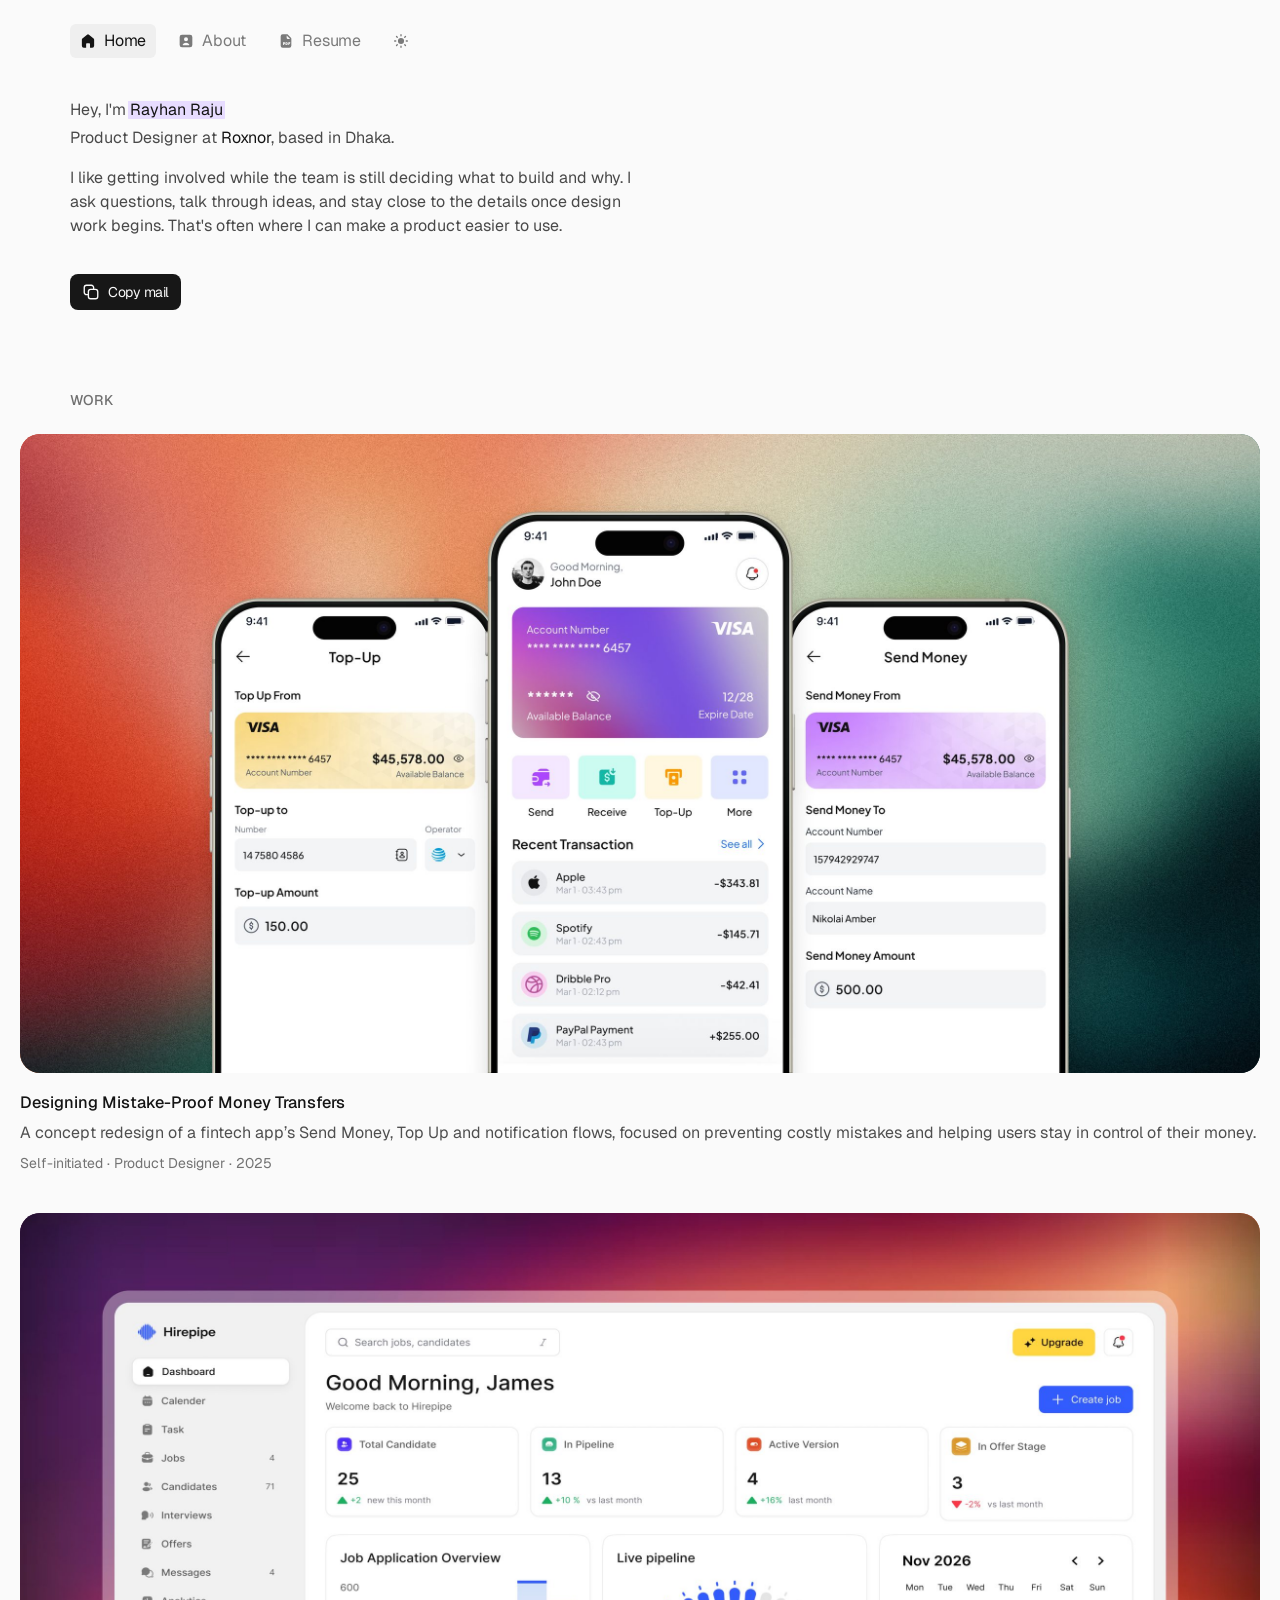
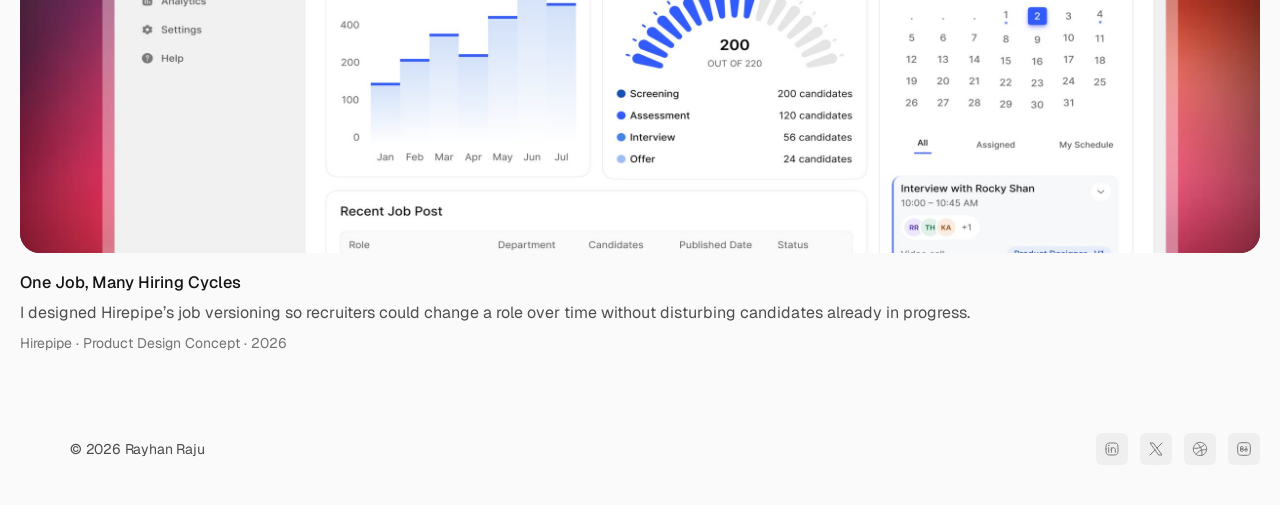
==== commit fd5a94de: "Add files via upload" ====
--- a/index.html
+++ b/index.html
@@ -70,10 +70,10 @@
   <footer class="foot inset">
     <span>© 2026 Rayhan Raju</span>
     <div class="social">
-      <a href="https://www.linkedin.com/in/hirayhanraju/" target="_blank" rel="noopener" aria-label="LinkedIn" title="LinkedIn"><svg class="ic" viewBox="0 0 16 16" fill="none" aria-hidden="true"><g clip-path="url(#clip_li)"><path d="M13.6888 13.521H11.3084V9.83876C11.3084 8.9607 11.2925 7.83037 10.0703 7.83037C8.8305 7.83037 8.6408 8.78705 8.6408 9.77483V13.5207H6.26034V5.94861H8.54557V6.98342H8.57757C8.80627 6.59718 9.13674 6.27944 9.5338 6.06405C9.93085 5.84865 10.3796 5.74366 10.8323 5.76026C13.245 5.76026 13.6898 7.32778 13.6898 9.36703L13.6888 13.521ZM3.5744 4.91355C3.30118 4.9136 3.03408 4.83362 2.80688 4.68373C2.57968 4.53384 2.4026 4.32077 2.298 4.07146C2.1934 3.82215 2.16598 3.54781 2.21924 3.28311C2.27249 3.01842 2.40402 2.77527 2.59718 2.58441C2.79033 2.39355 3.03645 2.26355 3.30441 2.21086C3.57237 2.15816 3.85012 2.18513 4.10256 2.28836C4.355 2.39159 4.57078 2.56644 4.72261 2.7908C4.87444 3.01516 4.95551 3.27896 4.95556 3.54883C4.95559 3.72801 4.91989 3.90545 4.85049 4.07101C4.7811 4.23657 4.67939 4.387 4.55113 4.51373C4.42288 4.64046 4.2706 4.74099 4.10302 4.80959C3.93543 4.87819 3.75581 4.91352 3.5744 4.91355ZM4.76462 13.521H2.38169V5.94861H4.76462V13.521ZM14.8756 0.00108114H1.18552C0.874791 -0.00238244 0.575369 0.116146 0.353073 0.33062C0.130777 0.545094 0.00379224 0.837967 0 1.14488V14.7233C0.00366245 15.0304 0.130573 15.3234 0.352861 15.5381C0.57515 15.7528 0.874637 15.8716 1.18552 15.8683H14.8756C15.1871 15.8722 15.4874 15.7538 15.7106 15.5391C15.9338 15.3244 16.0615 15.031 16.0658 14.7233V1.1439C16.0614 0.836379 15.9335 0.543173 15.7104 0.328704C15.4872 0.114235 15.1869 -0.00395483 14.8756 0.000101043" fill="currentColor"/></g><defs><clipPath id="clip_li"><rect width="16" height="16" fill="white"/></clipPath></defs></svg></a>
-      <a href="https://x.com/hirayhanraju" target="_blank" rel="noopener" aria-label="X (Twitter)" title="X (Twitter)"><svg class="ic" viewBox="0 0 16 16" fill="none" aria-hidden="true"><path d="M2 14L7.03227 8.96773M8.96773 7.03227L14 14H10.6667L7.03227 8.96773L2 2H5.33333L8.96773 7.03227ZM14 2L8.96773 7.03227" stroke-width="1.125" stroke-linecap="round" stroke-linejoin="round" stroke="currentColor"/><path d="M2 2H5.33333L14 14H10.6667L2 2Z" fill="currentColor"/></svg></a>
-      <a href="https://dribbble.com/hirayhanraju" target="_blank" rel="noopener" aria-label="Dribbble" title="Dribbble"><svg class="ic" viewBox="0 0 16 16" fill="none" aria-hidden="true"><path d="M8.00065 14.6666C11.6825 14.6666 14.6673 11.6818 14.6673 7.99992C14.6673 4.31802 11.6825 1.33325 8.00065 1.33325C4.31875 1.33325 1.33398 4.31802 1.33398 7.99992C1.33398 11.6818 4.31875 14.6666 8.00065 14.6666Z" fill="currentColor"/><path d="M14.6667 8.84301C14.0488 8.72715 13.4133 8.66675 12.7648 8.66675C9.19653 8.66675 6.0229 10.4951 4 13.3334" stroke-linejoin="round" stroke="var(--ibg)"/><path d="M12.6673 3.33325C10.581 5.7782 7.44592 7.33325 3.9404 7.33325C3.04356 7.33325 2.17097 7.23145 1.33398 7.03905" stroke-linejoin="round" stroke="var(--ibg)"/><path d="M9.74455 14.6667C9.91162 13.8573 9.99935 13.0191 9.99935 12.1605C9.99935 7.9498 7.88888 4.23097 4.66602 2" stroke-linejoin="round" stroke="var(--ibg)"/></svg></a>
-      <a href="https://www.behance.net/hirayhanraju" target="_blank" rel="noopener" aria-label="Behance" title="Behance"><svg class="ic" viewBox="0 0 16 16" fill="none" aria-hidden="true"><path d="M1.66602 8.00008C1.66602 5.01452 1.66602 3.52174 2.59351 2.59424C3.52101 1.66675 5.01379 1.66675 7.99935 1.66675C10.9849 1.66675 12.4777 1.66675 13.4052 2.59424C14.3327 3.52174 14.3327 5.01452 14.3327 8.00008C14.3327 10.9856 14.3327 12.4784 13.4052 13.4059C12.4777 14.3334 10.9849 14.3334 7.99935 14.3334C5.01379 14.3334 3.52101 14.3334 2.59351 13.4059C1.66602 12.4784 1.66602 10.9856 1.66602 8.00008Z" fill="currentColor"/><path d="M4.5 7.99008V6.00336C4.5 5.8153 4.65437 5.66284 4.84478 5.66284H6.16331C6.45657 5.66284 6.75797 5.7133 6.9765 5.90642C7.2103 6.11298 7.43703 6.43298 7.42577 6.86068C7.4127 7.35948 7.0485 7.94902 6.51487 7.99008C6.46223 7.99413 6.40991 7.99738 6.35741 7.99996M4.5 7.99008C4.52181 7.99008 4.54338 7.9901 4.56472 7.99014M4.5 7.99008V9.97842C4.5 10.1665 4.65439 10.3187 4.84479 10.3206C5.60524 10.3279 6.04769 10.3549 6.51487 10.3189C7.0485 10.2778 7.4127 9.68828 7.42577 9.18948C7.43703 8.76182 7.2103 8.44182 6.9765 8.23522C6.80613 8.08464 6.58539 8.02079 6.35741 7.99996M4.5 7.99008L4.56472 7.99014M6.35741 7.99996C5.88952 8.02287 5.40762 7.99169 4.56472 7.99014M6.35741 7.99996C6.29296 7.99407 6.22794 7.99162 6.16331 7.99162L4.56472 7.99014M11.1964 9.97708C10.9042 10.2601 9.48123 10.8196 8.96857 9.34708C8.9153 9.20008 8.8729 8.88302 8.89763 8.63808M8.89763 8.63808C8.93983 8.22102 9.1239 7.63602 9.8071 7.39728C10.7855 7.05542 11.4008 8.00442 11.5601 8.63808H8.89763ZM9.7253 6.00072H10.6321" stroke-width="0.5" stroke-linecap="round" stroke-linejoin="round" stroke="var(--ibg)"/></svg></a>
+      <a href="https://www.linkedin.com/in/hirayhanraju/" target="_blank" rel="noopener" aria-label="LinkedIn" title="LinkedIn"><svg class="ic" viewBox="0 0 16 16" fill="none" aria-hidden="true"><path d="M4.66602 6.66675V11.3334" stroke-linecap="round" stroke-linejoin="round" stroke="currentColor"/><path d="M7.33398 8.66675V11.3334M7.33398 8.66675C7.33398 7.56215 8.22938 6.66675 9.33398 6.66675C10.4386 6.66675 11.334 7.56215 11.334 8.66675V11.3334M7.33398 8.66675V6.66675" stroke-linecap="round" stroke-linejoin="round" stroke="currentColor"/><path d="M4.75 4.49992H4.66667M4.83333 4.49992C4.83333 4.59197 4.75871 4.66659 4.66667 4.66659C4.57462 4.66659 4.5 4.59197 4.5 4.49992C4.5 4.40787 4.57462 4.33325 4.66667 4.33325C4.75871 4.33325 4.83333 4.40787 4.83333 4.49992Z" stroke-linecap="round" stroke-linejoin="round" stroke="currentColor"/><path d="M2 8C2 5.17157 2 3.75736 2.87868 2.87868C3.75736 2 5.17157 2 8 2C10.8284 2 12.2427 2 13.1213 2.87868C14 3.75736 14 5.17157 14 8C14 10.8284 14 12.2427 13.1213 13.1213C12.2427 14 10.8284 14 8 14C5.17157 14 3.75736 14 2.87868 13.1213C2 12.2427 2 10.8284 2 8Z" stroke-linecap="round" stroke-linejoin="round" stroke="currentColor"/></svg></a>
+      <a href="https://x.com/hirayhanraju" target="_blank" rel="noopener" aria-label="X (Twitter)" title="X (Twitter)"><svg class="ic" viewBox="0 0 16 16" fill="none" aria-hidden="true"><path d="M2 14L7.03227 8.96773M8.96773 7.03227L14 14H10.6667L7.03227 8.96773L2 2H5.33333L8.96773 7.03227ZM14 2L8.96773 7.03227" stroke-linecap="round" stroke-linejoin="round" stroke="currentColor"/></svg></a>
+      <a href="https://dribbble.com/hirayhanraju" target="_blank" rel="noopener" aria-label="Dribbble" title="Dribbble"><svg class="ic" viewBox="0 0 16 16" fill="none" aria-hidden="true"><path d="M14.6673 7.99992C14.6673 11.6818 11.6825 14.6666 8.00065 14.6666C4.31875 14.6666 1.33398 11.6818 1.33398 7.99992C1.33398 4.31802 4.31875 1.33325 8.00065 1.33325C11.6825 1.33325 14.6673 4.31802 14.6673 7.99992Z" stroke="currentColor"/><path d="M14.6667 8.84301C14.0488 8.72715 13.4133 8.66675 12.7648 8.66675C9.19653 8.66675 6.0229 10.4951 4 13.3334" stroke-linejoin="round" stroke="currentColor"/><path d="M12.6673 3.33325C10.581 5.7782 7.44592 7.33325 3.9404 7.33325C3.04356 7.33325 2.17097 7.23145 1.33398 7.03905" stroke-linejoin="round" stroke="currentColor"/><path d="M9.74455 14.6667C9.91162 13.8573 9.99935 13.0191 9.99935 12.1605C9.99935 7.9498 7.88888 4.23097 4.66602 2" stroke-linejoin="round" stroke="currentColor"/></svg></a>
+      <a href="https://www.behance.net/hirayhanraju" target="_blank" rel="noopener" aria-label="Behance" title="Behance"><svg class="ic" viewBox="0 0 16 16" fill="none" aria-hidden="true"><path d="M1.66602 8.00008C1.66602 5.01452 1.66602 3.52174 2.59351 2.59424C3.52101 1.66675 5.01379 1.66675 7.99935 1.66675C10.9849 1.66675 12.4777 1.66675 13.4052 2.59424C14.3327 3.52174 14.3327 5.01452 14.3327 8.00008C14.3327 10.9856 14.3327 12.4784 13.4052 13.4059C12.4777 14.3334 10.9849 14.3334 7.99935 14.3334C5.01379 14.3334 3.52101 14.3334 2.59351 13.4059C1.66602 12.4784 1.66602 10.9856 1.66602 8.00008Z" stroke-linejoin="round" stroke="currentColor"/><path d="M4.5 7.99008V6.00336C4.5 5.8153 4.65437 5.66284 4.84478 5.66284H6.16331C6.45657 5.66284 6.75797 5.7133 6.9765 5.90642C7.2103 6.11298 7.43703 6.43298 7.42577 6.86068C7.4127 7.35948 7.0485 7.94902 6.51487 7.99008C6.46223 7.99413 6.40991 7.99738 6.35741 7.99996M4.5 7.99008C4.52181 7.99008 4.54338 7.9901 4.56472 7.99014M4.5 7.99008V9.97842C4.5 10.1665 4.65439 10.3187 4.84479 10.3206C5.60524 10.3279 6.04769 10.3549 6.51487 10.3189C7.0485 10.2778 7.4127 9.68828 7.42577 9.18948C7.43703 8.76182 7.2103 8.44182 6.9765 8.23522C6.80613 8.08464 6.58539 8.02079 6.35741 7.99996M4.5 7.99008L4.56472 7.99014M6.35741 7.99996C5.88952 8.02287 5.40762 7.99169 4.56472 7.99014M6.35741 7.99996C6.29296 7.99407 6.22794 7.99162 6.16331 7.99162L4.56472 7.99014M11.1964 9.97708C10.9042 10.2601 9.48123 10.8196 8.96857 9.34708C8.9153 9.20008 8.8729 8.88302 8.89763 8.63808M8.89763 8.63808C8.93983 8.22102 9.1239 7.63602 9.8071 7.39728C10.7855 7.05542 11.4008 8.00442 11.5601 8.63808H8.89763ZM9.7253 6.00072H10.6321" stroke-linecap="round" stroke-linejoin="round" stroke="currentColor"/></svg></a>
     </div>
   </footer>
 </div>
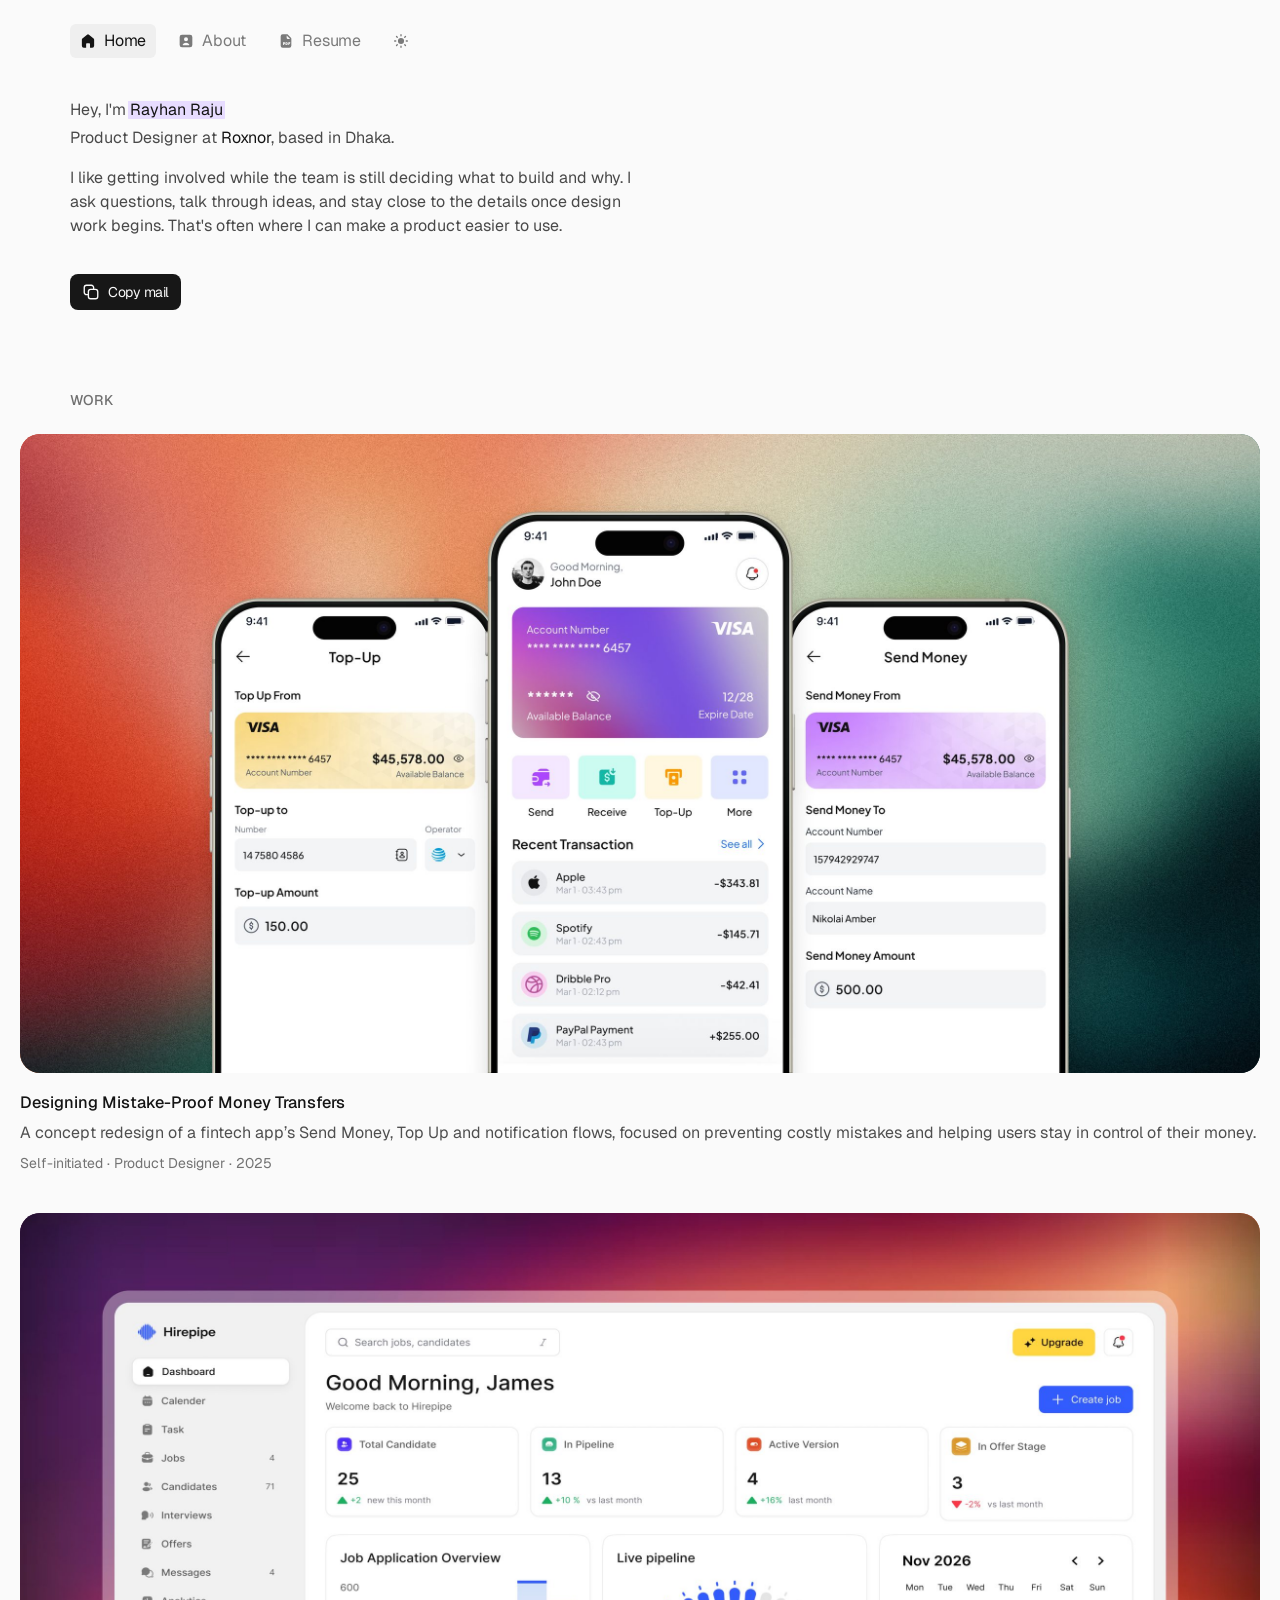
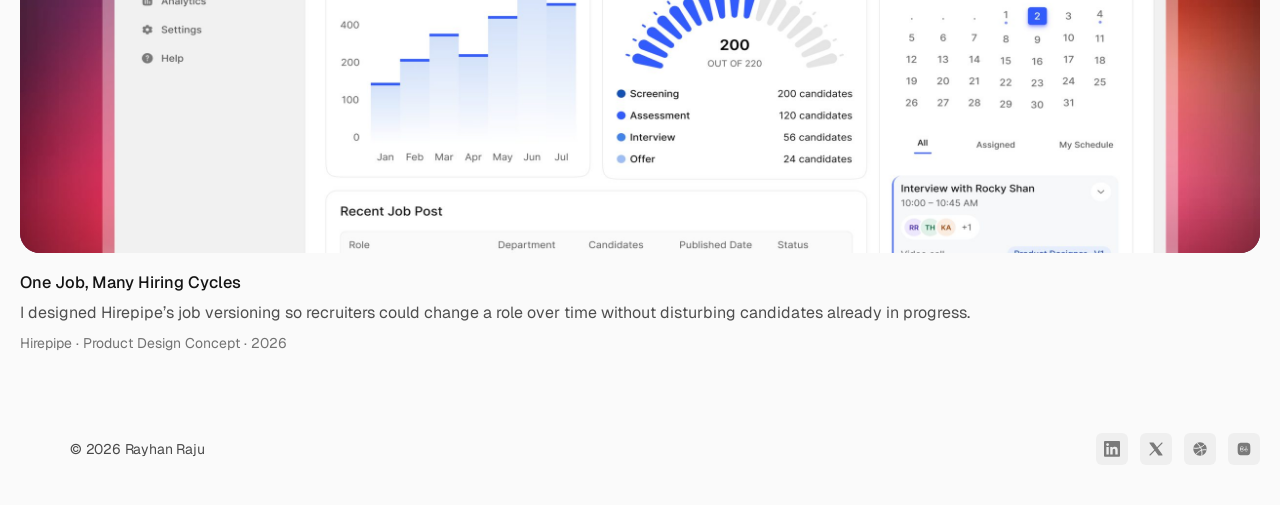
==== commit 5abbf0ef: "Add files via upload" ====
--- a/index.html
+++ b/index.html
@@ -70,10 +70,10 @@
   <footer class="foot inset">
     <span>© 2026 Rayhan Raju</span>
     <div class="social">
-      <a href="https://www.linkedin.com/in/hirayhanraju/" target="_blank" rel="noopener" aria-label="LinkedIn" title="LinkedIn"><svg class="ic" viewBox="0 0 16 16" fill="none" aria-hidden="true"><path d="M4.66602 6.66675V11.3334" stroke-linecap="round" stroke-linejoin="round" stroke="currentColor"/><path d="M7.33398 8.66675V11.3334M7.33398 8.66675C7.33398 7.56215 8.22938 6.66675 9.33398 6.66675C10.4386 6.66675 11.334 7.56215 11.334 8.66675V11.3334M7.33398 8.66675V6.66675" stroke-linecap="round" stroke-linejoin="round" stroke="currentColor"/><path d="M4.75 4.49992H4.66667M4.83333 4.49992C4.83333 4.59197 4.75871 4.66659 4.66667 4.66659C4.57462 4.66659 4.5 4.59197 4.5 4.49992C4.5 4.40787 4.57462 4.33325 4.66667 4.33325C4.75871 4.33325 4.83333 4.40787 4.83333 4.49992Z" stroke-linecap="round" stroke-linejoin="round" stroke="currentColor"/><path d="M2 8C2 5.17157 2 3.75736 2.87868 2.87868C3.75736 2 5.17157 2 8 2C10.8284 2 12.2427 2 13.1213 2.87868C14 3.75736 14 5.17157 14 8C14 10.8284 14 12.2427 13.1213 13.1213C12.2427 14 10.8284 14 8 14C5.17157 14 3.75736 14 2.87868 13.1213C2 12.2427 2 10.8284 2 8Z" stroke-linecap="round" stroke-linejoin="round" stroke="currentColor"/></svg></a>
-      <a href="https://x.com/hirayhanraju" target="_blank" rel="noopener" aria-label="X (Twitter)" title="X (Twitter)"><svg class="ic" viewBox="0 0 16 16" fill="none" aria-hidden="true"><path d="M2 14L7.03227 8.96773M8.96773 7.03227L14 14H10.6667L7.03227 8.96773L2 2H5.33333L8.96773 7.03227ZM14 2L8.96773 7.03227" stroke-linecap="round" stroke-linejoin="round" stroke="currentColor"/></svg></a>
-      <a href="https://dribbble.com/hirayhanraju" target="_blank" rel="noopener" aria-label="Dribbble" title="Dribbble"><svg class="ic" viewBox="0 0 16 16" fill="none" aria-hidden="true"><path d="M14.6673 7.99992C14.6673 11.6818 11.6825 14.6666 8.00065 14.6666C4.31875 14.6666 1.33398 11.6818 1.33398 7.99992C1.33398 4.31802 4.31875 1.33325 8.00065 1.33325C11.6825 1.33325 14.6673 4.31802 14.6673 7.99992Z" stroke="currentColor"/><path d="M14.6667 8.84301C14.0488 8.72715 13.4133 8.66675 12.7648 8.66675C9.19653 8.66675 6.0229 10.4951 4 13.3334" stroke-linejoin="round" stroke="currentColor"/><path d="M12.6673 3.33325C10.581 5.7782 7.44592 7.33325 3.9404 7.33325C3.04356 7.33325 2.17097 7.23145 1.33398 7.03905" stroke-linejoin="round" stroke="currentColor"/><path d="M9.74455 14.6667C9.91162 13.8573 9.99935 13.0191 9.99935 12.1605C9.99935 7.9498 7.88888 4.23097 4.66602 2" stroke-linejoin="round" stroke="currentColor"/></svg></a>
-      <a href="https://www.behance.net/hirayhanraju" target="_blank" rel="noopener" aria-label="Behance" title="Behance"><svg class="ic" viewBox="0 0 16 16" fill="none" aria-hidden="true"><path d="M1.66602 8.00008C1.66602 5.01452 1.66602 3.52174 2.59351 2.59424C3.52101 1.66675 5.01379 1.66675 7.99935 1.66675C10.9849 1.66675 12.4777 1.66675 13.4052 2.59424C14.3327 3.52174 14.3327 5.01452 14.3327 8.00008C14.3327 10.9856 14.3327 12.4784 13.4052 13.4059C12.4777 14.3334 10.9849 14.3334 7.99935 14.3334C5.01379 14.3334 3.52101 14.3334 2.59351 13.4059C1.66602 12.4784 1.66602 10.9856 1.66602 8.00008Z" stroke-linejoin="round" stroke="currentColor"/><path d="M4.5 7.99008V6.00336C4.5 5.8153 4.65437 5.66284 4.84478 5.66284H6.16331C6.45657 5.66284 6.75797 5.7133 6.9765 5.90642C7.2103 6.11298 7.43703 6.43298 7.42577 6.86068C7.4127 7.35948 7.0485 7.94902 6.51487 7.99008C6.46223 7.99413 6.40991 7.99738 6.35741 7.99996M4.5 7.99008C4.52181 7.99008 4.54338 7.9901 4.56472 7.99014M4.5 7.99008V9.97842C4.5 10.1665 4.65439 10.3187 4.84479 10.3206C5.60524 10.3279 6.04769 10.3549 6.51487 10.3189C7.0485 10.2778 7.4127 9.68828 7.42577 9.18948C7.43703 8.76182 7.2103 8.44182 6.9765 8.23522C6.80613 8.08464 6.58539 8.02079 6.35741 7.99996M4.5 7.99008L4.56472 7.99014M6.35741 7.99996C5.88952 8.02287 5.40762 7.99169 4.56472 7.99014M6.35741 7.99996C6.29296 7.99407 6.22794 7.99162 6.16331 7.99162L4.56472 7.99014M11.1964 9.97708C10.9042 10.2601 9.48123 10.8196 8.96857 9.34708C8.9153 9.20008 8.8729 8.88302 8.89763 8.63808M8.89763 8.63808C8.93983 8.22102 9.1239 7.63602 9.8071 7.39728C10.7855 7.05542 11.4008 8.00442 11.5601 8.63808H8.89763ZM9.7253 6.00072H10.6321" stroke-linecap="round" stroke-linejoin="round" stroke="currentColor"/></svg></a>
+      <a href="https://www.linkedin.com/in/hirayhanraju/" target="_blank" rel="noopener" aria-label="LinkedIn" title="LinkedIn"><svg class="ic" viewBox="0 0 16 16" fill="none" aria-hidden="true"><g clip-path="url(#clip_li)"><path d="M13.6888 13.521H11.3084V9.83876C11.3084 8.9607 11.2925 7.83037 10.0703 7.83037C8.8305 7.83037 8.6408 8.78705 8.6408 9.77483V13.5207H6.26034V5.94861H8.54557V6.98342H8.57757C8.80627 6.59718 9.13674 6.27944 9.5338 6.06405C9.93085 5.84865 10.3796 5.74366 10.8323 5.76026C13.245 5.76026 13.6898 7.32778 13.6898 9.36703L13.6888 13.521ZM3.5744 4.91355C3.30118 4.9136 3.03408 4.83362 2.80688 4.68373C2.57968 4.53384 2.4026 4.32077 2.298 4.07146C2.1934 3.82215 2.16598 3.54781 2.21924 3.28311C2.27249 3.01842 2.40402 2.77527 2.59718 2.58441C2.79033 2.39355 3.03645 2.26355 3.30441 2.21086C3.57237 2.15816 3.85012 2.18513 4.10256 2.28836C4.355 2.39159 4.57078 2.56644 4.72261 2.7908C4.87444 3.01516 4.95551 3.27896 4.95556 3.54883C4.95559 3.72801 4.91989 3.90545 4.85049 4.07101C4.7811 4.23657 4.67939 4.387 4.55113 4.51373C4.42288 4.64046 4.2706 4.74099 4.10302 4.80959C3.93543 4.87819 3.75581 4.91352 3.5744 4.91355ZM4.76462 13.521H2.38169V5.94861H4.76462V13.521ZM14.8756 0.00108114H1.18552C0.874791 -0.00238244 0.575369 0.116146 0.353073 0.33062C0.130777 0.545094 0.00379224 0.837967 0 1.14488V14.7233C0.00366245 15.0304 0.130573 15.3234 0.352861 15.5381C0.57515 15.7528 0.874637 15.8716 1.18552 15.8683H14.8756C15.1871 15.8722 15.4874 15.7538 15.7106 15.5391C15.9338 15.3244 16.0615 15.031 16.0658 14.7233V1.1439C16.0614 0.836379 15.9335 0.543173 15.7104 0.328704C15.4872 0.114235 15.1869 -0.00395483 14.8756 0.000101043" fill="currentColor"/></g><defs><clipPath id="clip_li"><rect width="16" height="16" fill="white"/></clipPath></defs></svg></a>
+      <a href="https://x.com/hirayhanraju" target="_blank" rel="noopener" aria-label="X (Twitter)" title="X (Twitter)"><svg class="ic" viewBox="0 0 16 16" fill="none" aria-hidden="true"><path d="M2 14L7.03227 8.96773M8.96773 7.03227L14 14H10.6667L7.03227 8.96773L2 2H5.33333L8.96773 7.03227ZM14 2L8.96773 7.03227" stroke-width="1.125" stroke-linecap="round" stroke-linejoin="round" stroke="currentColor"/><path d="M2 2H5.33333L14 14H10.6667L2 2Z" fill="currentColor"/></svg></a>
+      <a href="https://dribbble.com/hirayhanraju" target="_blank" rel="noopener" aria-label="Dribbble" title="Dribbble"><svg class="ic" viewBox="0 0 16 16" fill="none" aria-hidden="true"><path d="M8.00065 14.6666C11.6825 14.6666 14.6673 11.6818 14.6673 7.99992C14.6673 4.31802 11.6825 1.33325 8.00065 1.33325C4.31875 1.33325 1.33398 4.31802 1.33398 7.99992C1.33398 11.6818 4.31875 14.6666 8.00065 14.6666Z" fill="currentColor"/><path d="M14.6667 8.84301C14.0488 8.72715 13.4133 8.66675 12.7648 8.66675C9.19653 8.66675 6.0229 10.4951 4 13.3334" stroke-linejoin="round" stroke="var(--ibg)"/><path d="M12.6673 3.33325C10.581 5.7782 7.44592 7.33325 3.9404 7.33325C3.04356 7.33325 2.17097 7.23145 1.33398 7.03905" stroke-linejoin="round" stroke="var(--ibg)"/><path d="M9.74455 14.6667C9.91162 13.8573 9.99935 13.0191 9.99935 12.1605C9.99935 7.9498 7.88888 4.23097 4.66602 2" stroke-linejoin="round" stroke="var(--ibg)"/></svg></a>
+      <a href="https://www.behance.net/hirayhanraju" target="_blank" rel="noopener" aria-label="Behance" title="Behance"><svg class="ic" viewBox="0 0 16 16" fill="none" aria-hidden="true"><path d="M1.66602 8.00008C1.66602 5.01452 1.66602 3.52174 2.59351 2.59424C3.52101 1.66675 5.01379 1.66675 7.99935 1.66675C10.9849 1.66675 12.4777 1.66675 13.4052 2.59424C14.3327 3.52174 14.3327 5.01452 14.3327 8.00008C14.3327 10.9856 14.3327 12.4784 13.4052 13.4059C12.4777 14.3334 10.9849 14.3334 7.99935 14.3334C5.01379 14.3334 3.52101 14.3334 2.59351 13.4059C1.66602 12.4784 1.66602 10.9856 1.66602 8.00008Z" fill="currentColor"/><path d="M4.5 7.99008V6.00336C4.5 5.8153 4.65437 5.66284 4.84478 5.66284H6.16331C6.45657 5.66284 6.75797 5.7133 6.9765 5.90642C7.2103 6.11298 7.43703 6.43298 7.42577 6.86068C7.4127 7.35948 7.0485 7.94902 6.51487 7.99008C6.46223 7.99413 6.40991 7.99738 6.35741 7.99996M4.5 7.99008C4.52181 7.99008 4.54338 7.9901 4.56472 7.99014M4.5 7.99008V9.97842C4.5 10.1665 4.65439 10.3187 4.84479 10.3206C5.60524 10.3279 6.04769 10.3549 6.51487 10.3189C7.0485 10.2778 7.4127 9.68828 7.42577 9.18948C7.43703 8.76182 7.2103 8.44182 6.9765 8.23522C6.80613 8.08464 6.58539 8.02079 6.35741 7.99996M4.5 7.99008L4.56472 7.99014M6.35741 7.99996C5.88952 8.02287 5.40762 7.99169 4.56472 7.99014M6.35741 7.99996C6.29296 7.99407 6.22794 7.99162 6.16331 7.99162L4.56472 7.99014M11.1964 9.97708C10.9042 10.2601 9.48123 10.8196 8.96857 9.34708C8.9153 9.20008 8.8729 8.88302 8.89763 8.63808M8.89763 8.63808C8.93983 8.22102 9.1239 7.63602 9.8071 7.39728C10.7855 7.05542 11.4008 8.00442 11.5601 8.63808H8.89763ZM9.7253 6.00072H10.6321" stroke-width="0.5" stroke-linecap="round" stroke-linejoin="round" stroke="var(--ibg)"/></svg></a>
     </div>
   </footer>
 </div>
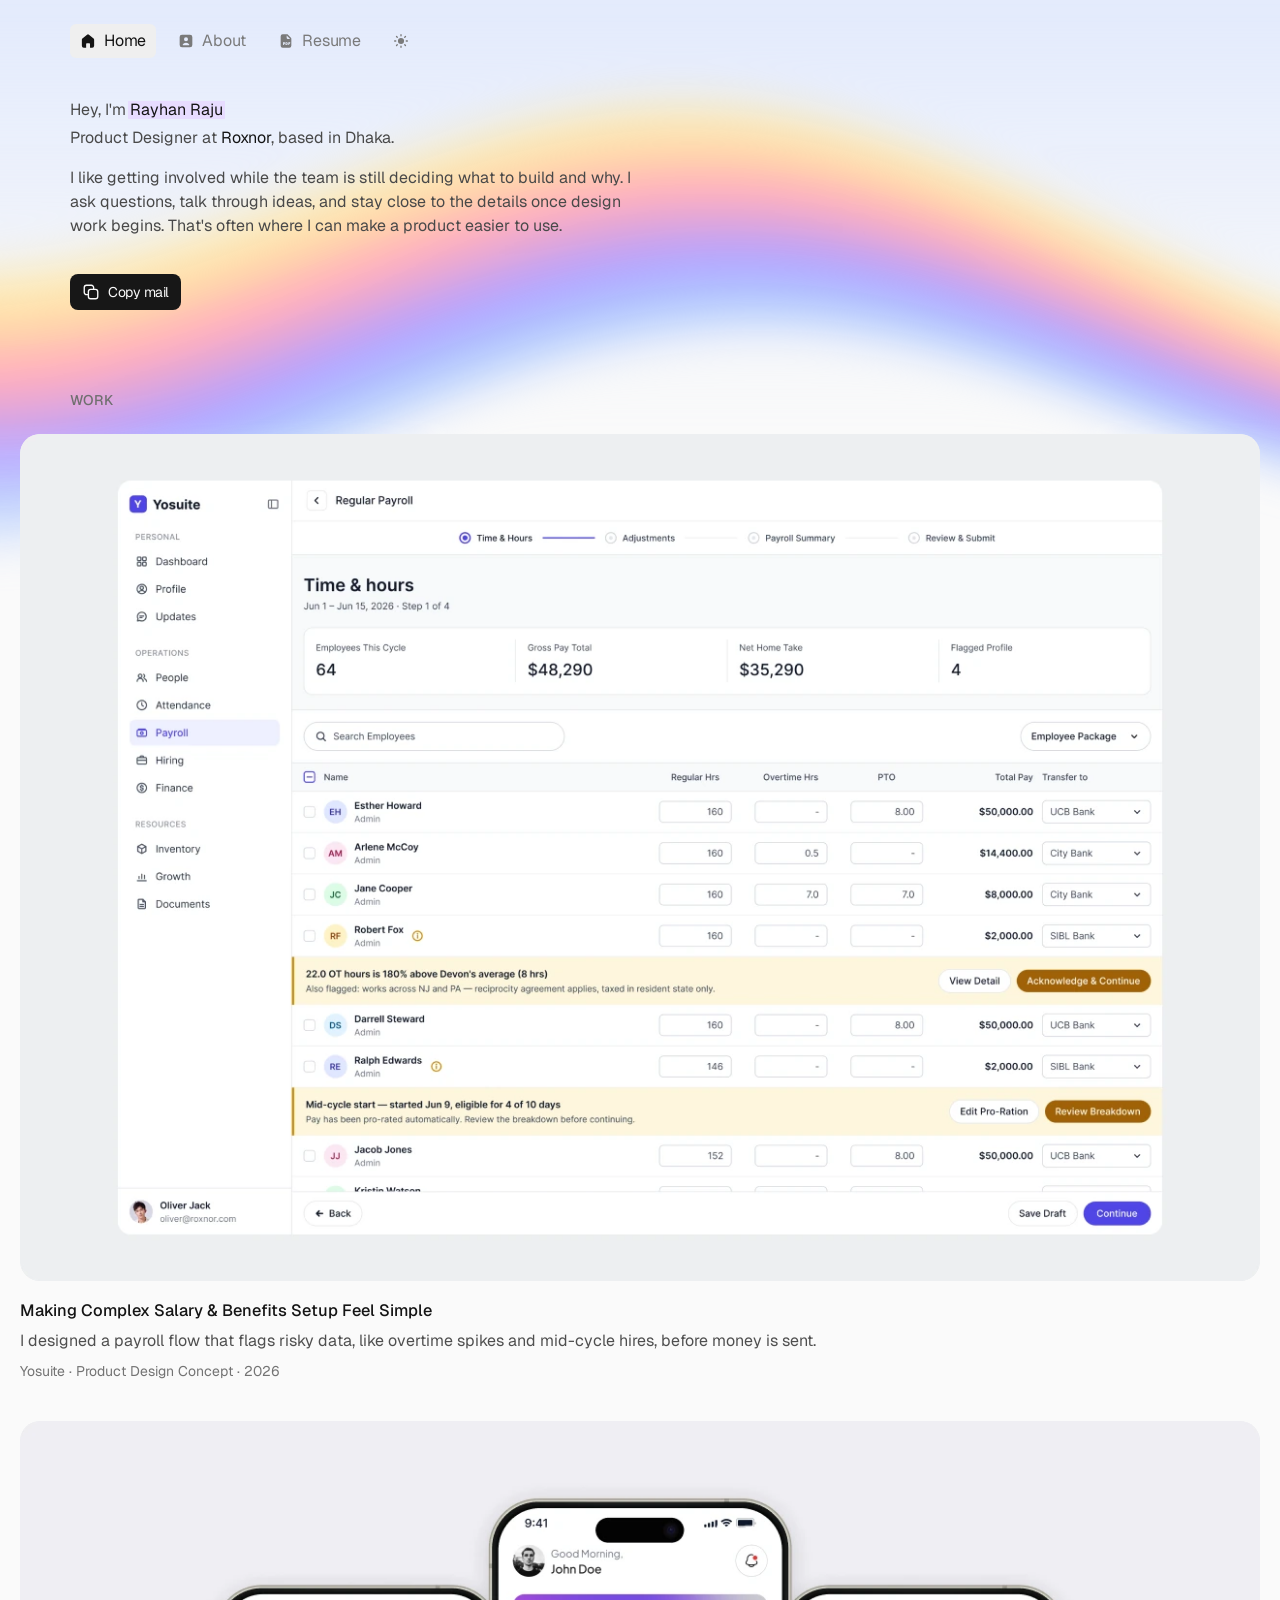
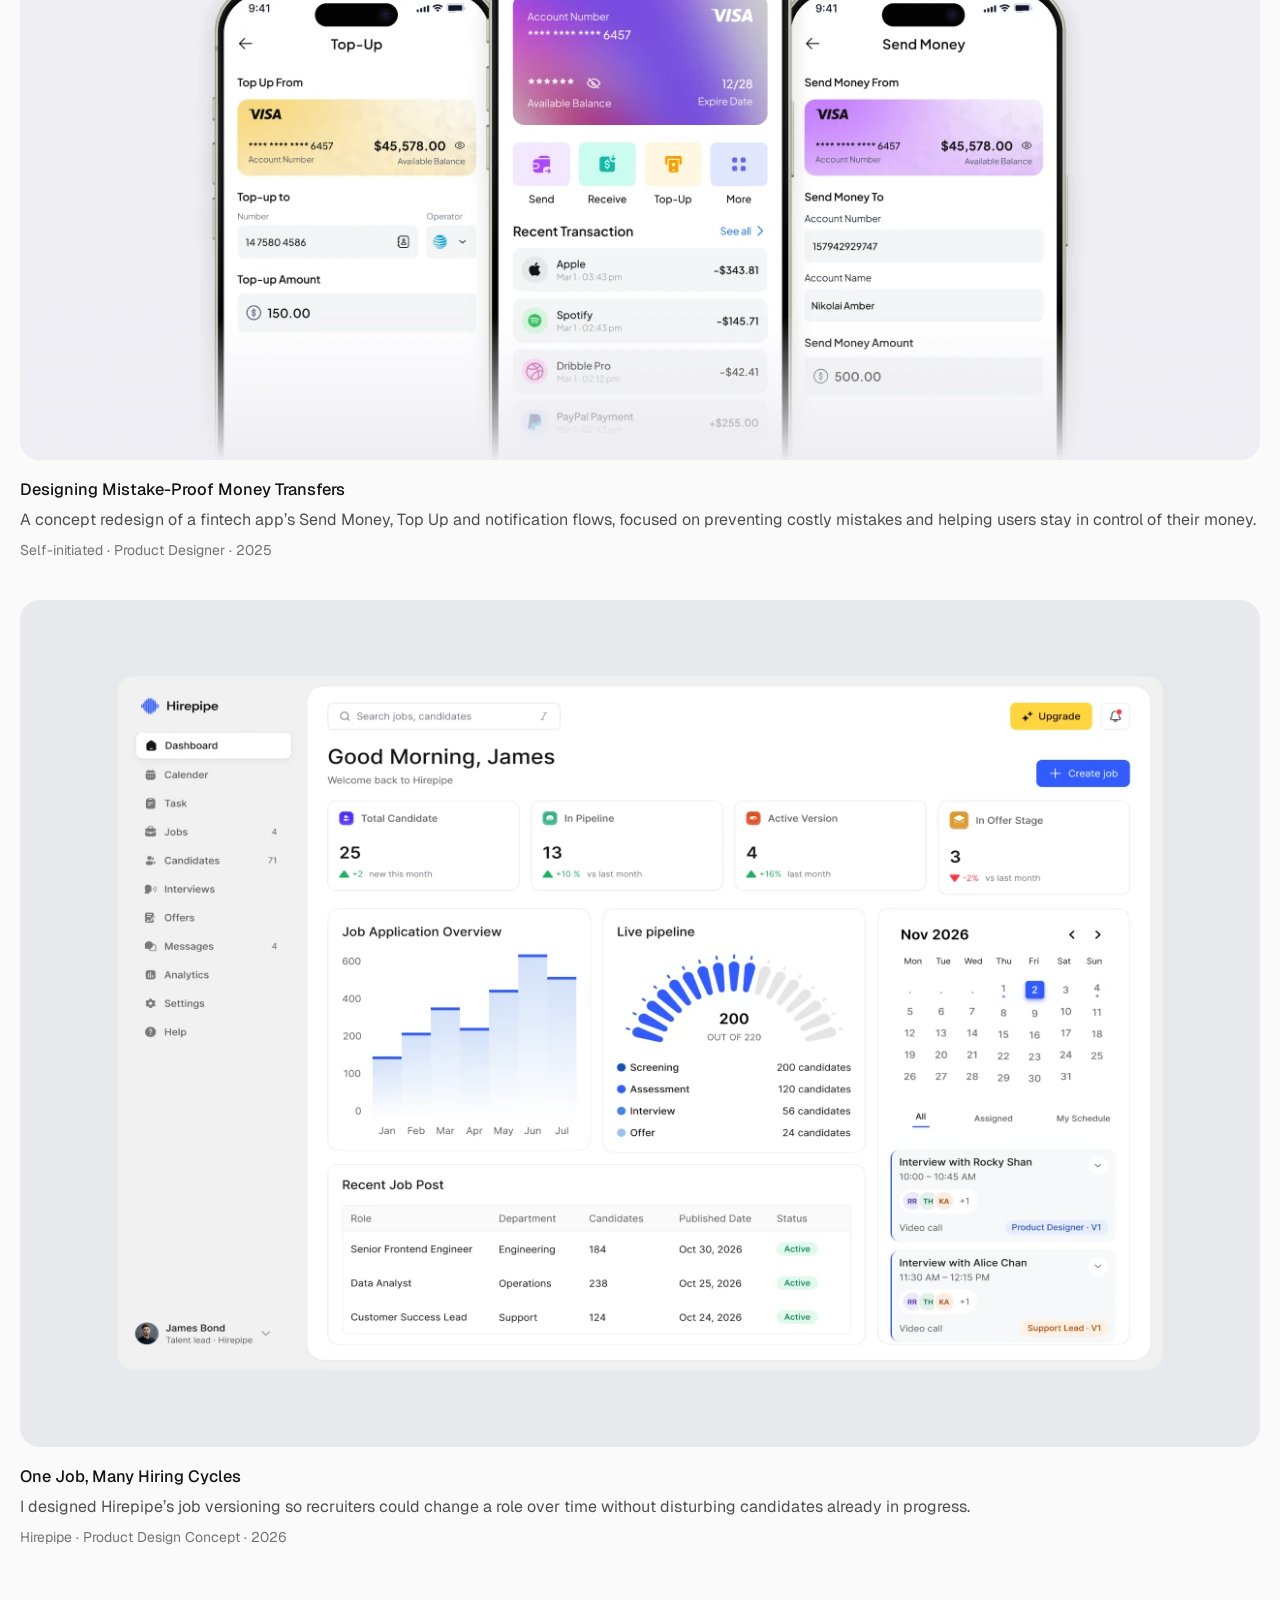
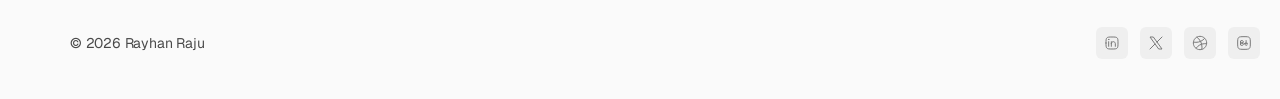
==== commit 0da5f82a: "Add files via upload" ====
--- a/index.html
+++ b/index.html
@@ -15,7 +15,8 @@
 <link rel="stylesheet" href="style.css">
 <script>try{if(localStorage.getItem('rr-theme')==='dark')document.documentElement.classList.add('rr-dark')}catch(e){}</script>
 </head>
-<body>
+<body class="has-wave">
+<div class="wave-bg" aria-hidden="true"><canvas id="wave"></canvas></div>
 <div class="page">
   <nav class="nav inset" aria-label="Primary">
     <a href="/" class="on"><svg class="ic" viewBox="0 0 24 24" fill="currentColor"><path d="M10.6 2.6a2.2 2.2 0 012.8 0l7 5.8c.5.4.8 1 .8 1.7V19a3 3 0 01-3 3h-3.2v-5.5a1 1 0 00-1-1h-3.8a1 1 0 00-1 1V22H5.8a3 3 0 01-3-3v-8.9c0-.7.3-1.3.8-1.7z"/></svg>Home</a>
@@ -39,24 +40,24 @@
     <section class="work" aria-labelledby="work-h">
       <h2 class="label inset" id="work-h">Work</h2>
       <div class="work-list">
-        <!-- PROJECT 1 — put the Figma export at assets/card-money.jpg -->
+        <a class="project rise" href="/case-yosuite">
+          <div class="shot" style="aspect-ratio:1280/874"><img src="assets/card-yosuite.webp" alt="Yosuite regular payroll screen with flagged overtime and mid-cycle rows"></div>
+          <div class="meta">
+            <h3>Making Complex Salary &amp; Benefits Setup Feel Simple</h3>
+            <p>I designed a payroll flow that flags risky data, like overtime spikes and mid-cycle hires, before money is sent.</p>
+            <small>Yosuite · Product Design Concept · 2026</small>
+          </div>
+        </a>
         <a class="project rise" href="/case-money-transfer">
-          <div class="shot">
-            <div class="ph ph-money"><span>assets/card-money.jpg</span></div>
-            <img src="assets/card-money.jpg" alt="Top-Up, Home and Send Money screens of the fintech app redesign" onerror="this.remove()">
-          </div>
+          <div class="shot" style="aspect-ratio:1280/660"><img src="assets/card-money.webp" alt="Top-Up, Home and Send Money screens of the fintech app redesign"></div>
           <div class="meta">
             <h3>Designing mistake-proof money transfers</h3>
             <p>A concept redesign of a fintech app’s Send Money, Top Up and notification flows, focused on preventing costly mistakes and helping users stay in control of their money.</p>
             <small>Self-initiated · Product Designer · 2025</small>
           </div>
         </a>
-        <!-- PROJECT 2 — put the Figma export at assets/card-hirepipe.jpg -->
         <a class="project rise" href="/case-hirepipe">
-          <div class="shot">
-            <div class="ph ph-hire"><span>assets/card-hirepipe.jpg</span></div>
-            <img src="assets/card-hirepipe.jpg" alt="Hirepipe recruiter dashboard" onerror="this.remove()">
-          </div>
+          <div class="shot" style="aspect-ratio:1280/874"><img src="assets/card-hirepipe.webp" alt="Hirepipe recruiter dashboard"></div>
           <div class="meta">
             <h3>One job, many hiring cycles</h3>
             <p>I designed Hirepipe’s job versioning so recruiters could change a role over time without disturbing candidates already in progress.</p>
@@ -70,14 +71,15 @@
   <footer class="foot inset">
     <span>© 2026 Rayhan Raju</span>
     <div class="social">
-      <a href="https://www.linkedin.com/in/hirayhanraju/" target="_blank" rel="noopener" aria-label="LinkedIn" title="LinkedIn"><svg class="ic" viewBox="0 0 16 16" fill="none" aria-hidden="true"><g clip-path="url(#clip_li)"><path d="M13.6888 13.521H11.3084V9.83876C11.3084 8.9607 11.2925 7.83037 10.0703 7.83037C8.8305 7.83037 8.6408 8.78705 8.6408 9.77483V13.5207H6.26034V5.94861H8.54557V6.98342H8.57757C8.80627 6.59718 9.13674 6.27944 9.5338 6.06405C9.93085 5.84865 10.3796 5.74366 10.8323 5.76026C13.245 5.76026 13.6898 7.32778 13.6898 9.36703L13.6888 13.521ZM3.5744 4.91355C3.30118 4.9136 3.03408 4.83362 2.80688 4.68373C2.57968 4.53384 2.4026 4.32077 2.298 4.07146C2.1934 3.82215 2.16598 3.54781 2.21924 3.28311C2.27249 3.01842 2.40402 2.77527 2.59718 2.58441C2.79033 2.39355 3.03645 2.26355 3.30441 2.21086C3.57237 2.15816 3.85012 2.18513 4.10256 2.28836C4.355 2.39159 4.57078 2.56644 4.72261 2.7908C4.87444 3.01516 4.95551 3.27896 4.95556 3.54883C4.95559 3.72801 4.91989 3.90545 4.85049 4.07101C4.7811 4.23657 4.67939 4.387 4.55113 4.51373C4.42288 4.64046 4.2706 4.74099 4.10302 4.80959C3.93543 4.87819 3.75581 4.91352 3.5744 4.91355ZM4.76462 13.521H2.38169V5.94861H4.76462V13.521ZM14.8756 0.00108114H1.18552C0.874791 -0.00238244 0.575369 0.116146 0.353073 0.33062C0.130777 0.545094 0.00379224 0.837967 0 1.14488V14.7233C0.00366245 15.0304 0.130573 15.3234 0.352861 15.5381C0.57515 15.7528 0.874637 15.8716 1.18552 15.8683H14.8756C15.1871 15.8722 15.4874 15.7538 15.7106 15.5391C15.9338 15.3244 16.0615 15.031 16.0658 14.7233V1.1439C16.0614 0.836379 15.9335 0.543173 15.7104 0.328704C15.4872 0.114235 15.1869 -0.00395483 14.8756 0.000101043" fill="currentColor"/></g><defs><clipPath id="clip_li"><rect width="16" height="16" fill="white"/></clipPath></defs></svg></a>
-      <a href="https://x.com/hirayhanraju" target="_blank" rel="noopener" aria-label="X (Twitter)" title="X (Twitter)"><svg class="ic" viewBox="0 0 16 16" fill="none" aria-hidden="true"><path d="M2 14L7.03227 8.96773M8.96773 7.03227L14 14H10.6667L7.03227 8.96773L2 2H5.33333L8.96773 7.03227ZM14 2L8.96773 7.03227" stroke-width="1.125" stroke-linecap="round" stroke-linejoin="round" stroke="currentColor"/><path d="M2 2H5.33333L14 14H10.6667L2 2Z" fill="currentColor"/></svg></a>
-      <a href="https://dribbble.com/hirayhanraju" target="_blank" rel="noopener" aria-label="Dribbble" title="Dribbble"><svg class="ic" viewBox="0 0 16 16" fill="none" aria-hidden="true"><path d="M8.00065 14.6666C11.6825 14.6666 14.6673 11.6818 14.6673 7.99992C14.6673 4.31802 11.6825 1.33325 8.00065 1.33325C4.31875 1.33325 1.33398 4.31802 1.33398 7.99992C1.33398 11.6818 4.31875 14.6666 8.00065 14.6666Z" fill="currentColor"/><path d="M14.6667 8.84301C14.0488 8.72715 13.4133 8.66675 12.7648 8.66675C9.19653 8.66675 6.0229 10.4951 4 13.3334" stroke-linejoin="round" stroke="var(--ibg)"/><path d="M12.6673 3.33325C10.581 5.7782 7.44592 7.33325 3.9404 7.33325C3.04356 7.33325 2.17097 7.23145 1.33398 7.03905" stroke-linejoin="round" stroke="var(--ibg)"/><path d="M9.74455 14.6667C9.91162 13.8573 9.99935 13.0191 9.99935 12.1605C9.99935 7.9498 7.88888 4.23097 4.66602 2" stroke-linejoin="round" stroke="var(--ibg)"/></svg></a>
-      <a href="https://www.behance.net/hirayhanraju" target="_blank" rel="noopener" aria-label="Behance" title="Behance"><svg class="ic" viewBox="0 0 16 16" fill="none" aria-hidden="true"><path d="M1.66602 8.00008C1.66602 5.01452 1.66602 3.52174 2.59351 2.59424C3.52101 1.66675 5.01379 1.66675 7.99935 1.66675C10.9849 1.66675 12.4777 1.66675 13.4052 2.59424C14.3327 3.52174 14.3327 5.01452 14.3327 8.00008C14.3327 10.9856 14.3327 12.4784 13.4052 13.4059C12.4777 14.3334 10.9849 14.3334 7.99935 14.3334C5.01379 14.3334 3.52101 14.3334 2.59351 13.4059C1.66602 12.4784 1.66602 10.9856 1.66602 8.00008Z" fill="currentColor"/><path d="M4.5 7.99008V6.00336C4.5 5.8153 4.65437 5.66284 4.84478 5.66284H6.16331C6.45657 5.66284 6.75797 5.7133 6.9765 5.90642C7.2103 6.11298 7.43703 6.43298 7.42577 6.86068C7.4127 7.35948 7.0485 7.94902 6.51487 7.99008C6.46223 7.99413 6.40991 7.99738 6.35741 7.99996M4.5 7.99008C4.52181 7.99008 4.54338 7.9901 4.56472 7.99014M4.5 7.99008V9.97842C4.5 10.1665 4.65439 10.3187 4.84479 10.3206C5.60524 10.3279 6.04769 10.3549 6.51487 10.3189C7.0485 10.2778 7.4127 9.68828 7.42577 9.18948C7.43703 8.76182 7.2103 8.44182 6.9765 8.23522C6.80613 8.08464 6.58539 8.02079 6.35741 7.99996M4.5 7.99008L4.56472 7.99014M6.35741 7.99996C5.88952 8.02287 5.40762 7.99169 4.56472 7.99014M6.35741 7.99996C6.29296 7.99407 6.22794 7.99162 6.16331 7.99162L4.56472 7.99014M11.1964 9.97708C10.9042 10.2601 9.48123 10.8196 8.96857 9.34708C8.9153 9.20008 8.8729 8.88302 8.89763 8.63808M8.89763 8.63808C8.93983 8.22102 9.1239 7.63602 9.8071 7.39728C10.7855 7.05542 11.4008 8.00442 11.5601 8.63808H8.89763ZM9.7253 6.00072H10.6321" stroke-width="0.5" stroke-linecap="round" stroke-linejoin="round" stroke="var(--ibg)"/></svg></a>
+      <a href="https://www.linkedin.com/in/hirayhanraju/" target="_blank" rel="noopener" aria-label="LinkedIn" title="LinkedIn"><svg class="ic" viewBox="0 0 16 16" fill="none" aria-hidden="true"><path d="M4.66602 6.66675V11.3334" stroke-linecap="round" stroke-linejoin="round" stroke="currentColor"/><path d="M7.33398 8.66675V11.3334M7.33398 8.66675C7.33398 7.56215 8.22938 6.66675 9.33398 6.66675C10.4386 6.66675 11.334 7.56215 11.334 8.66675V11.3334M7.33398 8.66675V6.66675" stroke-linecap="round" stroke-linejoin="round" stroke="currentColor"/><path d="M4.75 4.49992H4.66667M4.83333 4.49992C4.83333 4.59197 4.75871 4.66659 4.66667 4.66659C4.57462 4.66659 4.5 4.59197 4.5 4.49992C4.5 4.40787 4.57462 4.33325 4.66667 4.33325C4.75871 4.33325 4.83333 4.40787 4.83333 4.49992Z" stroke-linecap="round" stroke-linejoin="round" stroke="currentColor"/><path d="M2 8C2 5.17157 2 3.75736 2.87868 2.87868C3.75736 2 5.17157 2 8 2C10.8284 2 12.2427 2 13.1213 2.87868C14 3.75736 14 5.17157 14 8C14 10.8284 14 12.2427 13.1213 13.1213C12.2427 14 10.8284 14 8 14C5.17157 14 3.75736 14 2.87868 13.1213C2 12.2427 2 10.8284 2 8Z" stroke-linecap="round" stroke-linejoin="round" stroke="currentColor"/></svg></a>
+      <a href="https://x.com/hirayhanraju" target="_blank" rel="noopener" aria-label="X (Twitter)" title="X (Twitter)"><svg class="ic" viewBox="0 0 16 16" fill="none" aria-hidden="true"><path d="M2 14L7.03227 8.96773M8.96773 7.03227L14 14H10.6667L7.03227 8.96773L2 2H5.33333L8.96773 7.03227ZM14 2L8.96773 7.03227" stroke-linecap="round" stroke-linejoin="round" stroke="currentColor"/></svg></a>
+      <a href="https://dribbble.com/hirayhanraju" target="_blank" rel="noopener" aria-label="Dribbble" title="Dribbble"><svg class="ic" viewBox="0 0 16 16" fill="none" aria-hidden="true"><path d="M14.6673 7.99992C14.6673 11.6818 11.6825 14.6666 8.00065 14.6666C4.31875 14.6666 1.33398 11.6818 1.33398 7.99992C1.33398 4.31802 4.31875 1.33325 8.00065 1.33325C11.6825 1.33325 14.6673 4.31802 14.6673 7.99992Z" stroke="currentColor"/><path d="M14.6667 8.84301C14.0488 8.72715 13.4133 8.66675 12.7648 8.66675C9.19653 8.66675 6.0229 10.4951 4 13.3334" stroke-linejoin="round" stroke="currentColor"/><path d="M12.6673 3.33325C10.581 5.7782 7.44592 7.33325 3.9404 7.33325C3.04356 7.33325 2.17097 7.23145 1.33398 7.03905" stroke-linejoin="round" stroke="currentColor"/><path d="M9.74455 14.6667C9.91162 13.8573 9.99935 13.0191 9.99935 12.1605C9.99935 7.9498 7.88888 4.23097 4.66602 2" stroke-linejoin="round" stroke="currentColor"/></svg></a>
+      <a href="https://www.behance.net/hirayhanraju" target="_blank" rel="noopener" aria-label="Behance" title="Behance"><svg class="ic" viewBox="0 0 16 16" fill="none" aria-hidden="true"><path d="M1.66602 8.00008C1.66602 5.01452 1.66602 3.52174 2.59351 2.59424C3.52101 1.66675 5.01379 1.66675 7.99935 1.66675C10.9849 1.66675 12.4777 1.66675 13.4052 2.59424C14.3327 3.52174 14.3327 5.01452 14.3327 8.00008C14.3327 10.9856 14.3327 12.4784 13.4052 13.4059C12.4777 14.3334 10.9849 14.3334 7.99935 14.3334C5.01379 14.3334 3.52101 14.3334 2.59351 13.4059C1.66602 12.4784 1.66602 10.9856 1.66602 8.00008Z" stroke-linejoin="round" stroke="currentColor"/><path d="M4.5 7.99008V6.00336C4.5 5.8153 4.65437 5.66284 4.84478 5.66284H6.16331C6.45657 5.66284 6.75797 5.7133 6.9765 5.90642C7.2103 6.11298 7.43703 6.43298 7.42577 6.86068C7.4127 7.35948 7.0485 7.94902 6.51487 7.99008C6.46223 7.99413 6.40991 7.99738 6.35741 7.99996M4.5 7.99008C4.52181 7.99008 4.54338 7.9901 4.56472 7.99014M4.5 7.99008V9.97842C4.5 10.1665 4.65439 10.3187 4.84479 10.3206C5.60524 10.3279 6.04769 10.3549 6.51487 10.3189C7.0485 10.2778 7.4127 9.68828 7.42577 9.18948C7.43703 8.76182 7.2103 8.44182 6.9765 8.23522C6.80613 8.08464 6.58539 8.02079 6.35741 7.99996M4.5 7.99008L4.56472 7.99014M6.35741 7.99996C5.88952 8.02287 5.40762 7.99169 4.56472 7.99014M6.35741 7.99996C6.29296 7.99407 6.22794 7.99162 6.16331 7.99162L4.56472 7.99014M11.1964 9.97708C10.9042 10.2601 9.48123 10.8196 8.96857 9.34708C8.9153 9.20008 8.8729 8.88302 8.89763 8.63808M8.89763 8.63808C8.93983 8.22102 9.1239 7.63602 9.8071 7.39728C10.7855 7.05542 11.4008 8.00442 11.5601 8.63808H8.89763ZM9.7253 6.00072H10.6321" stroke-linecap="round" stroke-linejoin="round" stroke="currentColor"/></svg></a>
     </div>
   </footer>
 </div>
 <div class="see" aria-hidden="true"><svg class="ic" viewBox="0 0 24 24" fill="currentColor"><path fill-rule="evenodd" d="M12 4.5c4.6 0 8.2 3 9.8 6.6.2.6.2 1.2 0 1.8-1.6 3.6-5.2 6.6-9.8 6.6s-8.2-3-9.8-6.6a2.3 2.3 0 010-1.8C3.8 7.5 7.4 4.5 12 4.5zm0 4a3.5 3.5 0 100 7 3.5 3.5 0 000-7z"/></svg>See project</div>
 <script src="script.js"></script>
+<script src="wave.js"></script>
 </body>
 </html>
--- a/style.css
+++ b/style.css
@@ -2,7 +2,7 @@
   --bg:#fafafa; --fg:#141414; --body:#494949; --muted:#7a7a7a; --meta:#737373; --label:#6f6f6f;
   --pill:#efefef; --pill-hover:#e4e4e4; --line:#e5e5e5; --card:#f3f3f2; --surface:#ffffff;
   --btn:#171717; --btn-fg:#fafafa; --hl:#e7dcff;
-  --font:"Geist",-apple-system,BlinkMacSystemFont,"Segoe UI",sans-serif;
+  --font:"Geist",-apple-system,BlinkMacSystemFont,"Segoe UI",sans-serif; --dm:"DM Sans",var(--font);
 }
 .rr-dark{
   --bg:#0e0e0e; --fg:#f2f2f2; --body:#b4b4b4; --muted:#8a8a8a; --meta:#8c8c8c; --label:#8c8c8c;
@@ -49,7 +49,8 @@
 .work{display:flex;flex-direction:column;gap:24px}
 .work-list{display:flex;flex-direction:column;gap:40px}
 .project{display:flex;flex-direction:column;gap:20px}
-.project .shot{position:relative;aspect-ratio:1280/660;border-radius:20px;overflow:hidden;background:var(--card);cursor:none}
+.project .shot{position:relative;aspect-ratio:1280/660;border-radius:20px;overflow:hidden;background:#edeef1;cursor:none}
+.rr-dark .project .shot img{filter:brightness(.92)}
 .project .shot img{position:relative;z-index:1;width:100%;height:100%;object-fit:cover;transition:transform .7s cubic-bezier(.2,.7,.2,1)}
 .project:hover .shot img{transform:scale(1.015)}
 .project .ph{position:absolute;inset:0;display:grid;place-items:center;font-size:13px;color:var(--muted)}
@@ -262,3 +263,111 @@
 .kind:hover .prog i.run,.kind:focus-within .prog i.run{animation-play-state:paused}
 @keyframes prog{to{width:100%}}
 @media (prefers-reduced-motion:reduce){.kind .prog{display:none}}
+
+/* Home hero gradient wave */
+.wave-bg{position:absolute;left:0;right:0;top:0;height:min(760px,100vh);z-index:0;pointer-events:none;overflow:hidden;
+  -webkit-mask-image:linear-gradient(#000 55%,transparent);mask-image:linear-gradient(#000 55%,transparent)}
+.wave-bg canvas{width:100%;height:100%;display:block;filter:blur(18px) saturate(1.05);transform:scale(1.08)}
+.rr-dark .wave-bg{opacity:.32}
+body.has-wave .page{position:relative;z-index:1}
+
+/* ===== Case study v2 (sidebar + side/feature sections) ===== */
+.cs-page{max-width:1280px;margin:0 auto;padding:100px 0 40px}
+@media (max-width:1320px){.cs-page{padding-left:20px;padding-right:20px}}
+.cs{display:grid;grid-template-columns:220px minmax(0,1fr);gap:50px;align-items:start}
+.cs-side{position:sticky;top:40px;display:flex;flex-direction:column;gap:32px}
+.back{display:inline-flex;align-items:center;gap:8px;font-family:var(--dm);font-size:16px;line-height:24px;color:#636363;transition:color .2s;align-self:flex-start}
+.back svg{width:20px;height:20px;transition:transform .2s}
+.back:hover{color:var(--fg)}.back:hover svg{transform:translateX(-3px)}
+.rr-dark .back{color:#8a8a8a}
+.cs-side .toc{position:static}
+.cs-main{display:flex;flex-direction:column;min-width:0}
+.cs-top{display:flex;flex-direction:column;gap:50px}
+.cs-title{display:flex;flex-direction:column;gap:20px}
+.cs-title h1{font-size:clamp(34px,4.2vw,54px);line-height:1.11;font-weight:500;letter-spacing:-1px;color:#121212;text-wrap:balance}
+.cs-title p{font-family:var(--dm);font-size:20px;line-height:30px;color:#737378;max-width:950px}
+.rr-dark .cs-title h1{color:var(--fg)}.rr-dark .cs-title p{color:#9a9aa0}
+.pan{width:100%;height:auto;display:block;border-radius:20px}
+.rr-dark .pan{filter:brightness(.92)}
+.cs .dl{margin-top:50px;padding-top:0;border-top:0;gap:0}
+.cs .dl > div{padding-right:16px}
+.cs .dl b{font-family:var(--dm);font-weight:500;margin-bottom:6px}
+.cs .dl span{font-family:var(--dm);color:#636363}
+/* Side section: 200px label + content */
+.ss{display:grid;grid-template-columns:200px minmax(0,1fr);gap:24px;padding-top:80px;scroll-margin-top:24px}
+.ss.first{padding-top:60px}
+.ss > h2{font-family:var(--dm);font-size:20px;line-height:28px;font-weight:400;color:#000}
+.rr-dark .ss > h2{color:var(--fg)}
+.ss .c{display:flex;flex-direction:column;gap:24px;min-width:0}
+.t16{font-family:var(--dm);font-size:16px;line-height:24px;color:#4d4d4d}
+.t16 strong,.t16 b{font-weight:500;color:#121212}
+.rr-dark .t16{color:#b0b0b0}.rr-dark .t16 strong,.rr-dark .t16 b{color:var(--fg)}
+.lead2{font-family:var(--dm);font-size:16px;line-height:24px;font-weight:500;color:#121212}
+.rr-dark .lead2{color:var(--fg)}
+.pts{display:flex;flex-direction:column;gap:12px}
+.pts b{display:block;font-family:var(--dm);font-weight:500;color:#121212}
+.pts span{display:block;font-family:var(--dm);color:#636363;margin-top:2px}
+.rr-dark .pts b{color:var(--fg)}.rr-dark .pts span{color:#a0a0a0}
+.bl{display:flex;flex-direction:column;gap:12px;padding-left:24px;list-style:disc;font-family:var(--dm);font-size:16px;line-height:24px;color:#4d4d4d}
+.bl li::marker{color:#121212}
+.bl b{font-weight:500;color:#121212}
+.rr-dark .bl{color:#b0b0b0}.rr-dark .bl b{color:var(--fg)}.rr-dark .bl li::marker{color:var(--fg)}
+.bl.g16{gap:16px}
+.who2{display:flex;flex-direction:column;gap:24px}
+.who2 b{display:block;font-family:var(--dm);font-weight:500;color:#121212;margin-bottom:8px}
+.rr-dark .who2 b{color:var(--fg)}
+/* Feature section: centered heading + panels */
+.fs{scroll-margin-top:24px}
+.fs .ft{padding:130px 110px 70px;display:flex;flex-direction:column;gap:16px}
+.fs .ft.tight{padding-bottom:70px}
+.fs h2{font-size:32px;line-height:38px;font-weight:500;color:#000;letter-spacing:-.3px;text-wrap:balance}
+.rr-dark .fs h2{color:var(--fg)}
+.fs .ft .t16 + .t16{margin-top:0}
+.g2{display:grid;grid-template-columns:1fr 1fr;gap:24px}
+.stk{display:flex;flex-direction:column;gap:24px}
+.fig{display:flex;flex-direction:column;gap:12px}
+.fig figcaption{font-family:var(--dm);font-size:14px;line-height:20px;color:#636363}
+/* Split: text + stacked panels */
+.split{display:grid;grid-template-columns:minmax(0,560fr) minmax(0,450fr);padding-top:130px;align-items:start}
+.split.rev{grid-template-columns:minmax(0,450fr) minmax(0,560fr)}
+.split .st{padding:0 70px;display:flex;flex-direction:column;gap:16px;position:sticky;top:40px}
+.split h3{font-family:var(--dm);font-size:20px;line-height:28px;font-weight:400;color:#000}
+.rr-dark .split h3{color:var(--fg)}
+.kpi3{grid-template-columns:repeat(3,1fr)}
+.kpi > div + div{border-left:1.5px solid #898989}
+.kpi > div:first-child{border-right:0}
+.kpi b{font-family:var(--dm);font-size:38px}
+.kpi span{font-family:var(--dm)}
+.quote2{border-left:3px solid #3b82f6;padding:4px 16px;display:flex;flex-direction:column;gap:8px}
+.quote2 q{font-family:var(--dm);font-size:20px;line-height:28px;font-weight:500;color:#121212;quotes:"“" "”"}
+.quote2 q.nq{quotes:none}
+.quote2 small{font-family:var(--dm);font-size:14px;color:#636363}
+.rr-dark .quote2 q{color:var(--fg)}
+.cs .stats{gap:16px}
+.cs .icard{background:#edeef1}
+.cs .cards3{gap:16px}
+.cs .comp{gap:16px}
+.cs .opps{grid-template-columns:1fr 1fr}
+.cs .foot{margin-top:120px}
+@media (max-width:1000px){
+  .cs-page{padding-top:32px}
+  .cs{grid-template-columns:1fr;gap:28px}
+  .cs-side{position:static}
+  .cs-side .toc{display:none}
+  .ss{grid-template-columns:1fr;gap:12px;padding-top:56px}
+  .fs .ft{padding:80px 0 32px}
+  .split,.split.rev{grid-template-columns:1fr;gap:24px;padding-top:80px}
+  .split .st{padding:0;position:static}
+  .split.rev .st{order:-1}
+  .cs .stats{grid-template-columns:1fr 1fr}
+}
+@media (max-width:640px){
+  .g2,.cs .comp,.cs .opps,.kpi3{grid-template-columns:1fr}
+  .kpi > div + div{border-left:0;border-top:1.5px solid #898989}
+  .cs .dl{grid-template-columns:1fr 1fr;row-gap:16px}
+  .fs h2{font-size:26px;line-height:32px}
+}
+/* Yosuite: DM Sans headings, 18px overview */
+.dm .cs-title h1,.dm .fs h2{font-family:var(--dm)}
+.t18{font-family:var(--dm);font-size:18px;line-height:28px;color:#4d4d4d}
+.rr-dark .t18{color:#b0b0b0}
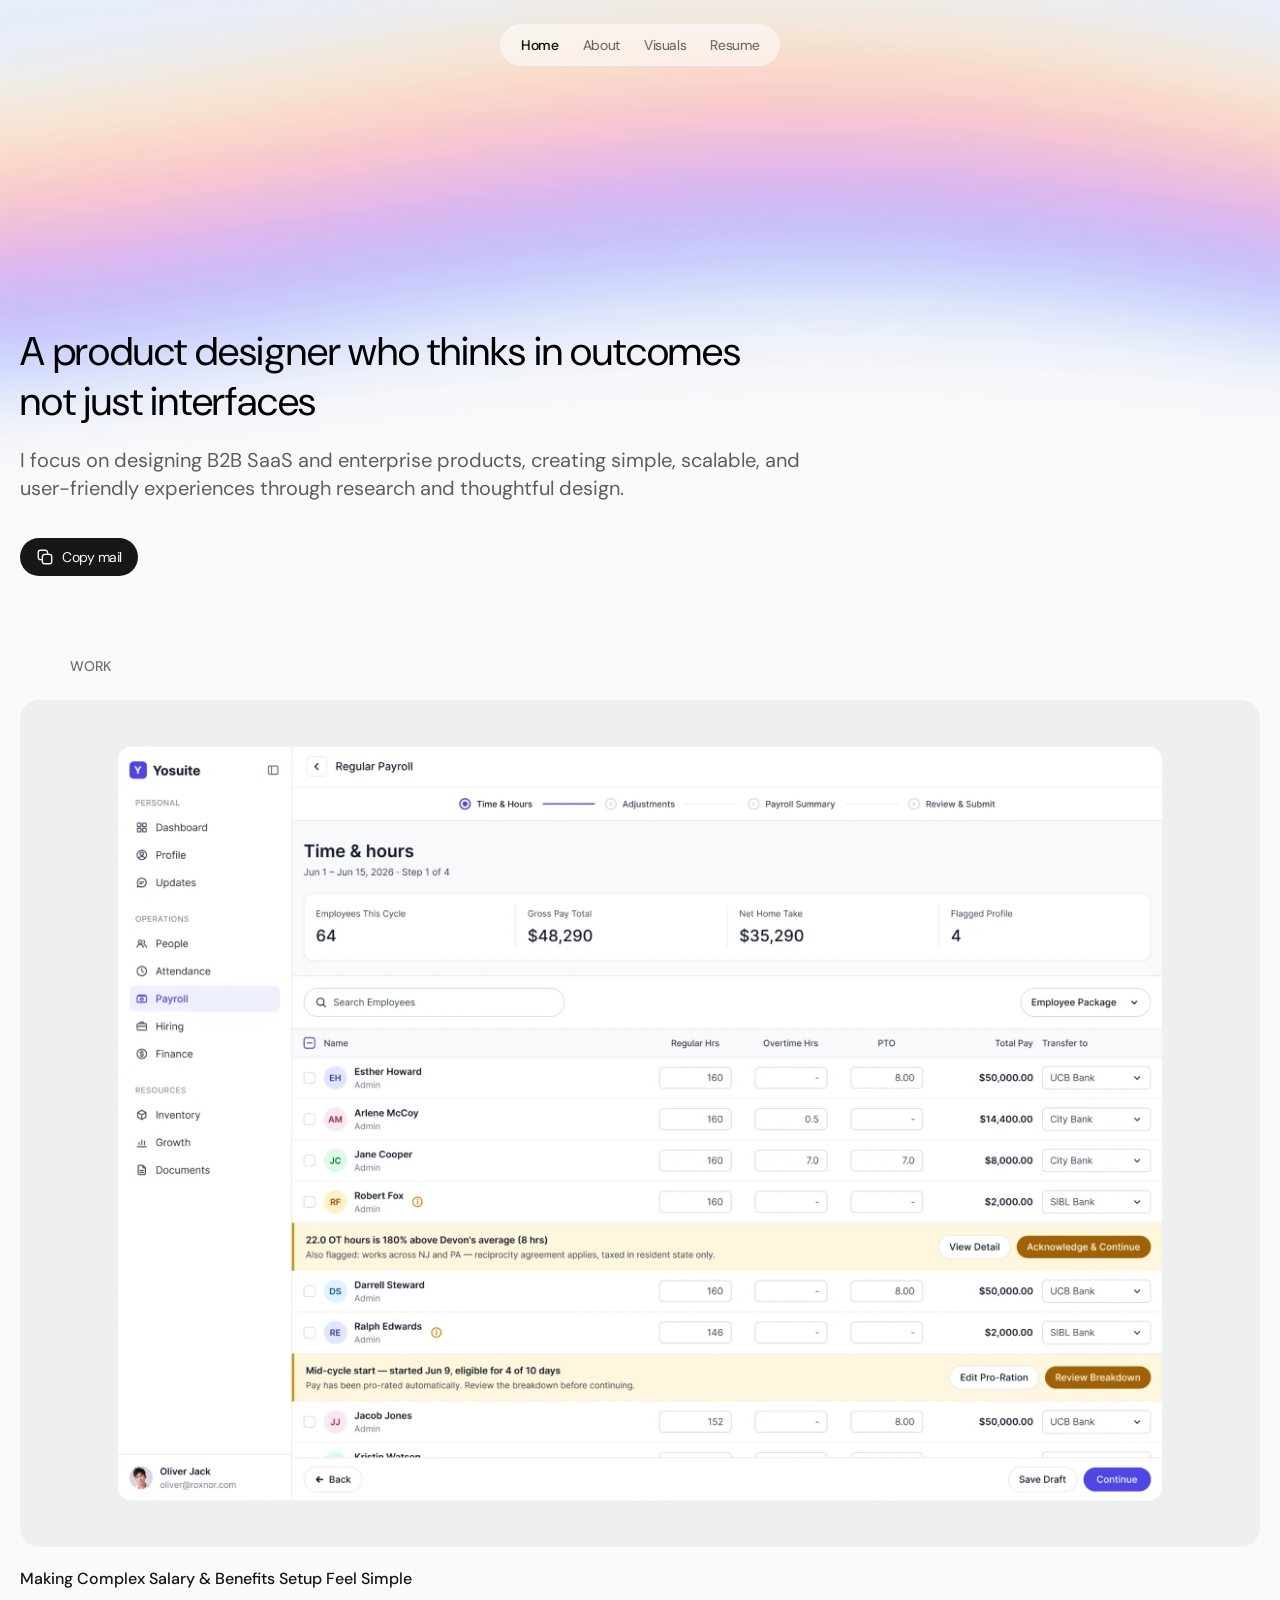
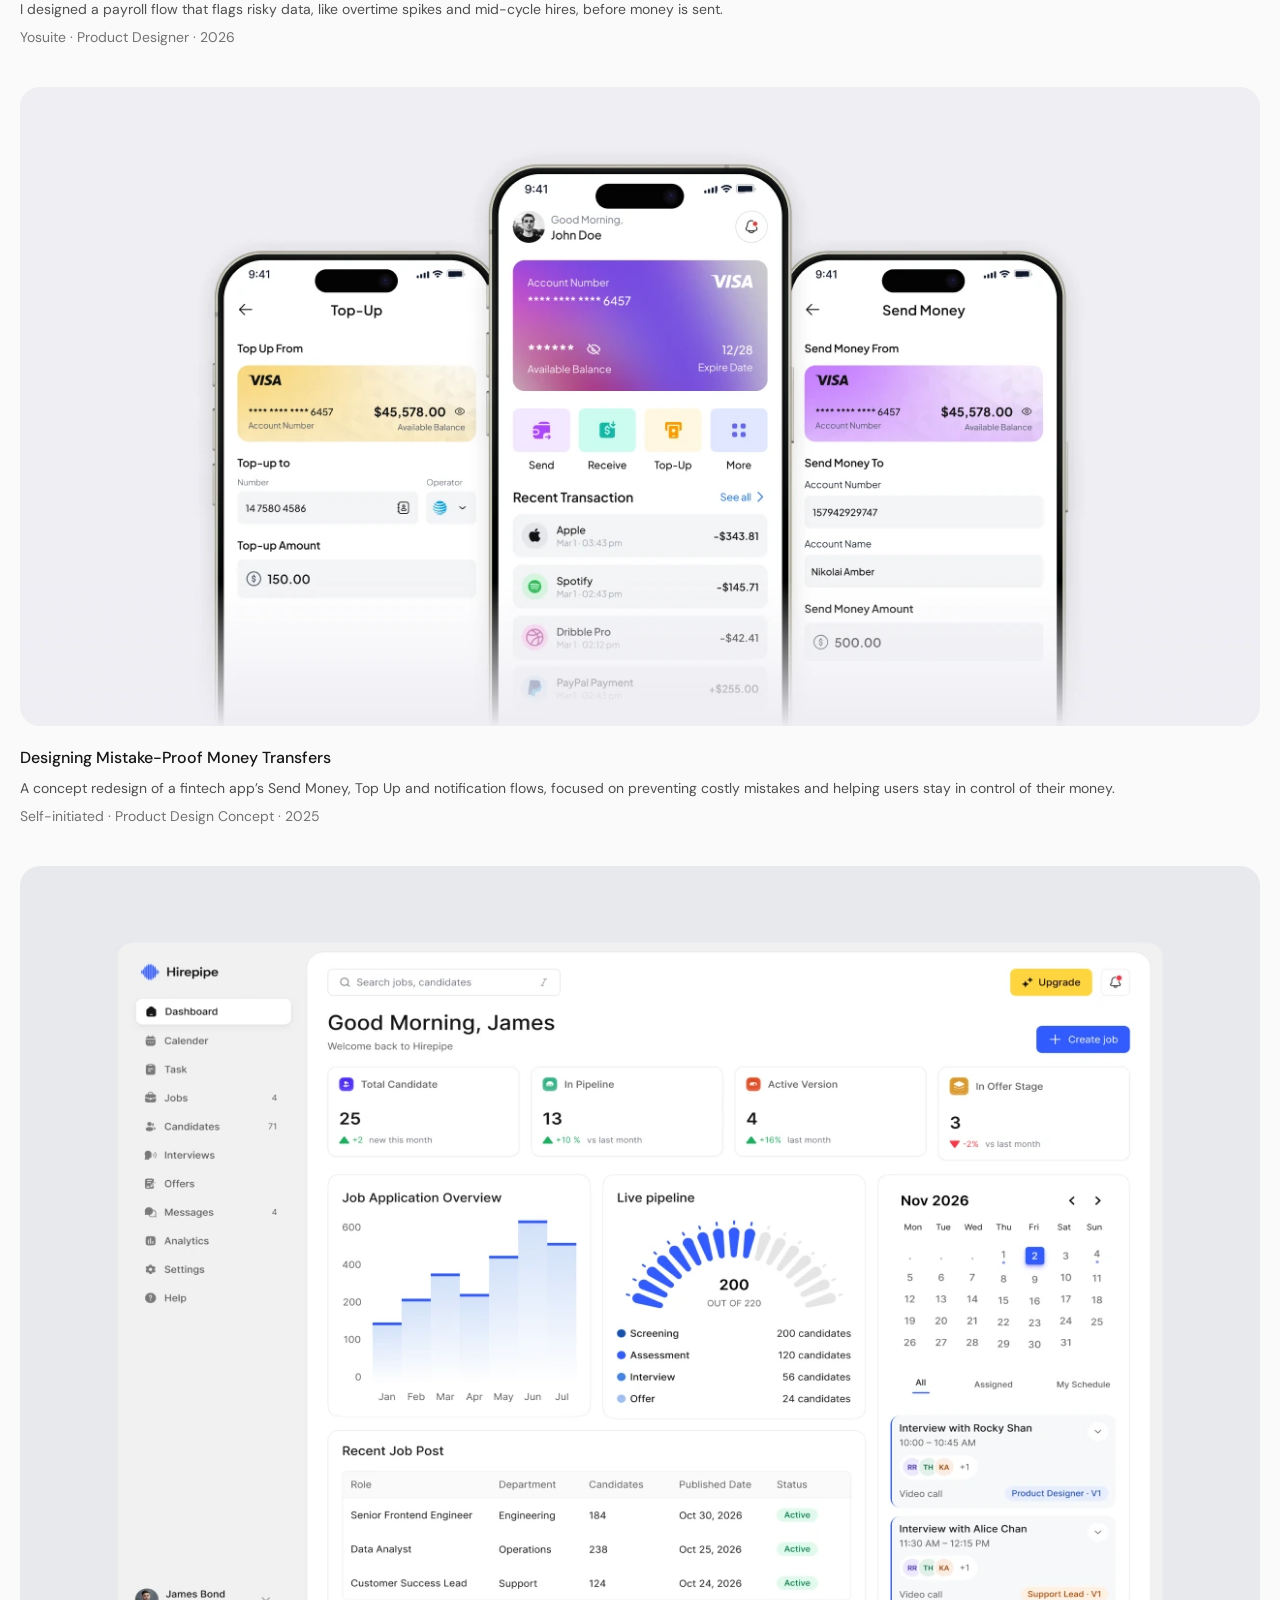
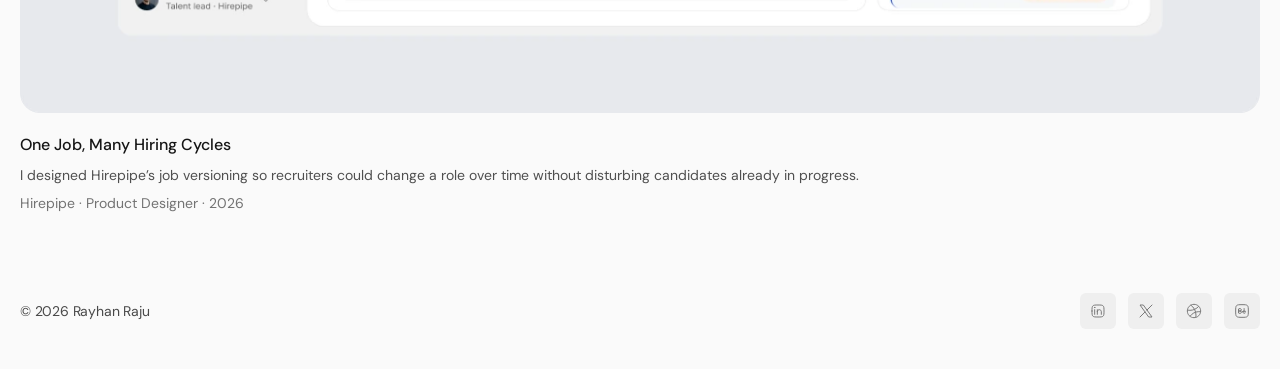
==== commit 9083d0c7: "Add files via upload" ====
--- a/index.html
+++ b/index.html
@@ -11,28 +11,25 @@
 <link rel="apple-touch-icon" href="apple-touch-icon.png">
 <link rel="preconnect" href="https://fonts.googleapis.com">
 <link rel="preconnect" href="https://fonts.gstatic.com" crossorigin>
-<link href="https://fonts.googleapis.com/css2?family=Geist:wght@400;500&display=swap" rel="stylesheet">
-<link rel="stylesheet" href="style.css">
-<script>try{if(localStorage.getItem('rr-theme')==='dark')document.documentElement.classList.add('rr-dark')}catch(e){}</script>
+<link href="https://fonts.googleapis.com/css2?family=DM+Sans:opsz,wght@9..40,400;9..40,500;9..40,600&display=swap" rel="stylesheet">
+<link rel="stylesheet" href="style.css?v=16">
+<script>try{localStorage.removeItem('rr-theme')}catch(e){}</script>
 </head>
-<body class="has-wave">
+<body class="has-sky home">
 <div class="wave-bg" aria-hidden="true"><canvas id="wave"></canvas></div>
+<nav class="topnav" aria-label="Primary">
+  <a href="/" class="on" aria-current="page">Home</a>
+  <a href="/about">About</a>
+  <a href="https://dribbble.com/hirayhanraju" target="_blank" rel="noopener">Visuals</a>
+  <a href="https://drive.google.com/file/d/1BG3UXGlWHrdBLkJpEtNa-a2Io6GpRVyj/view?usp=sharing" target="_blank" rel="noopener">Resume</a>
+</nav>
 <div class="page">
-  <nav class="nav inset" aria-label="Primary">
-    <a href="/" class="on"><svg class="ic" viewBox="0 0 24 24" fill="currentColor"><path d="M10.6 2.6a2.2 2.2 0 012.8 0l7 5.8c.5.4.8 1 .8 1.7V19a3 3 0 01-3 3h-3.2v-5.5a1 1 0 00-1-1h-3.8a1 1 0 00-1 1V22H5.8a3 3 0 01-3-3v-8.9c0-.7.3-1.3.8-1.7z"/></svg>Home</a>
-    <a href="/about"><svg class="ic" viewBox="0 0 24 24" fill="currentColor"><path fill-rule="evenodd" d="M6 2.5h12A3.5 3.5 0 0121.5 6v12a3.5 3.5 0 01-3.5 3.5H6A3.5 3.5 0 012.5 18V6A3.5 3.5 0 016 2.5zm6 4a3 3 0 100 6 3 3 0 000-6zm-5 11.2c.9-2 2.8-3.2 5-3.2s4.1 1.2 5 3.2c.2.4-.1.8-.5.8h-9c-.4 0-.7-.4-.5-.8z"/></svg>About</a>
-    <a href="https://drive.google.com/file/d/1BG3UXGlWHrdBLkJpEtNa-a2Io6GpRVyj/view?usp=sharing" target="_blank" rel="noopener"><svg class="ic" viewBox="0 0 24 24" fill="currentColor"><path fill-rule="evenodd" d="M7 2h6.6c.5 0 1 .2 1.4.6l4.4 4.4c.4.4.6.9.6 1.4V19a3 3 0 01-3 3H7a3 3 0 01-3-3V5a3 3 0 013-3zm6 1.8V7a2 2 0 002 2h3.2zM7.5 14v4h1.2v-1.3h.7a1.35 1.35 0 000-2.7zm1.2 1h.7a.35.35 0 010 .7h-.7zm2.6-1v4h1.3a2 2 0 000-4zm1.2 1h.1a1 1 0 010 2h-.1zm3-1v4h1.2v-1.5h1.4v-1h-1.4V15h1.6v-1z"/></svg>Resume</a>
-    <button type="button" data-theme-toggle aria-label="Toggle dark mode"><svg class="ic" viewBox="0 0 24 24" fill="currentColor"><circle cx="12" cy="12" r="4.6"/><g stroke="currentColor" stroke-width="2" stroke-linecap="round"><path d="M12 2.5v1.6M12 19.9v1.6M2.5 12h1.6M19.9 12h1.6M5.3 5.3l1.1 1.1M17.6 17.6l1.1 1.1M5.3 18.7l1.1-1.1M17.6 6.4l1.1-1.1"/></g></svg></button>
-  </nav>
-
+  
   <main class="stack" style="gap:80px">
-    <section class="intro inset rise">
-      <div class="intro-text">
-        <div class="who">
-          <span>Hey, I'm <mark class="hl">Rayhan Raju</mark></span>
-          <span>Product Designer at <b>Roxnor</b>, based in Dhaka.</span>
-        </div>
-        <p class="bio">I like getting involved while the team is still deciding what to build and why. I ask questions, talk through ideas, and stay close to the details once design work begins. That's often where I can make a product easier to use.</p>
+    <section class="hero rise">
+      <div class="hero-text">
+        <h1 class="swaph" aria-label="A product designer who thinks in outcomes, not just interfaces">A product designer who <span class="sw" data-sw="0">thinks in outcomes</span> <br>not just <span class="sw" data-sw="1">interfaces</span></h1>
+        <p>I focus on designing B2B SaaS and enterprise products, creating simple, scalable, and user-friendly experiences through research and thoughtful design.</p>
       </div>
       <div><button class="btn" type="button" data-copy="hirayhanraju@gmail.com"><svg class="ic" viewBox="0 0 24 24" fill="none" stroke="currentColor" stroke-width="1.8" stroke-linejoin="round"><rect x="8.5" y="8.5" width="12.5" height="12.5" rx="3"/><path d="M15.5 8.5V6a3 3 0 00-3-3H6a3 3 0 00-3 3v6.5a3 3 0 003 3h2.5"/></svg>Copy mail</button></div>
     </section>
@@ -45,7 +42,7 @@
           <div class="meta">
             <h3>Making Complex Salary &amp; Benefits Setup Feel Simple</h3>
             <p>I designed a payroll flow that flags risky data, like overtime spikes and mid-cycle hires, before money is sent.</p>
-            <small>Yosuite · Product Design Concept · 2026</small>
+            <small>Yosuite · Product Designer · 2026</small>
           </div>
         </a>
         <a class="project rise" href="/case-money-transfer">
@@ -53,7 +50,7 @@
           <div class="meta">
             <h3>Designing mistake-proof money transfers</h3>
             <p>A concept redesign of a fintech app’s Send Money, Top Up and notification flows, focused on preventing costly mistakes and helping users stay in control of their money.</p>
-            <small>Self-initiated · Product Designer · 2025</small>
+            <small>Self-initiated · Product Design Concept · 2025</small>
           </div>
         </a>
         <a class="project rise" href="/case-hirepipe">
@@ -61,14 +58,14 @@
           <div class="meta">
             <h3>One job, many hiring cycles</h3>
             <p>I designed Hirepipe’s job versioning so recruiters could change a role over time without disturbing candidates already in progress.</p>
-            <small>Hirepipe · Product Design Concept · 2026</small>
+            <small>Hirepipe · Product Designer · 2026</small>
           </div>
         </a>
       </div>
     </section>
   </main>
 
-  <footer class="foot inset">
+  <footer class="foot">
     <span>© 2026 Rayhan Raju</span>
     <div class="social">
       <a href="https://www.linkedin.com/in/hirayhanraju/" target="_blank" rel="noopener" aria-label="LinkedIn" title="LinkedIn"><svg class="ic" viewBox="0 0 16 16" fill="none" aria-hidden="true"><path d="M4.66602 6.66675V11.3334" stroke-linecap="round" stroke-linejoin="round" stroke="currentColor"/><path d="M7.33398 8.66675V11.3334M7.33398 8.66675C7.33398 7.56215 8.22938 6.66675 9.33398 6.66675C10.4386 6.66675 11.334 7.56215 11.334 8.66675V11.3334M7.33398 8.66675V6.66675" stroke-linecap="round" stroke-linejoin="round" stroke="currentColor"/><path d="M4.75 4.49992H4.66667M4.83333 4.49992C4.83333 4.59197 4.75871 4.66659 4.66667 4.66659C4.57462 4.66659 4.5 4.59197 4.5 4.49992C4.5 4.40787 4.57462 4.33325 4.66667 4.33325C4.75871 4.33325 4.83333 4.40787 4.83333 4.49992Z" stroke-linecap="round" stroke-linejoin="round" stroke="currentColor"/><path d="M2 8C2 5.17157 2 3.75736 2.87868 2.87868C3.75736 2 5.17157 2 8 2C10.8284 2 12.2427 2 13.1213 2.87868C14 3.75736 14 5.17157 14 8C14 10.8284 14 12.2427 13.1213 13.1213C12.2427 14 10.8284 14 8 14C5.17157 14 3.75736 14 2.87868 13.1213C2 12.2427 2 10.8284 2 8Z" stroke-linecap="round" stroke-linejoin="round" stroke="currentColor"/></svg></a>
@@ -79,7 +76,51 @@
   </footer>
 </div>
 <div class="see" aria-hidden="true"><svg class="ic" viewBox="0 0 24 24" fill="currentColor"><path fill-rule="evenodd" d="M12 4.5c4.6 0 8.2 3 9.8 6.6.2.6.2 1.2 0 1.8-1.6 3.6-5.2 6.6-9.8 6.6s-8.2-3-9.8-6.6a2.3 2.3 0 010-1.8C3.8 7.5 7.4 4.5 12 4.5zm0 4a3.5 3.5 0 100 7 3.5 3.5 0 000-7z"/></svg>See project</div>
-<script src="script.js"></script>
-<script src="wave.js"></script>
+<script src="script.js?v=16"></script>
+<script src="wave.js?v=16"></script>
+<script>/* Hero rotating words */
+(() => {
+  const h = document.querySelector('.swaph');
+  if (!h) return;
+  const spans = [...h.querySelectorAll('.sw')];
+  const pairs = [['thinks in outcomes', 'interfaces'], ['designs systems', 'screens']];
+  const SPEED = 420;          // px per second the wave travels
+  const timers = new Map();
+  const play = el => {
+    const text = el.dataset.text;
+    el.classList.remove('done');
+    el.textContent = '';
+    const letters = [...text].map(ch => {
+      const s = document.createElement('i');
+      s.textContent = ch;
+      el.appendChild(s);
+      return s;
+    });
+    const left = el.getBoundingClientRect().left;
+    let last = 0;
+    letters.forEach(s => {
+      const d = (s.getBoundingClientRect().left - left) / SPEED;
+      last = Math.max(last, d);
+      s.style.setProperty('--d', d.toFixed(3) + 's');
+    });
+    clearTimeout(timers.get(el));
+    // when the wave has passed, swap back to plain text so it renders exactly like the rest of the line
+    timers.set(el, setTimeout(() => { el.classList.add('done'); el.textContent = text; }, (last + 1.45) * 1000));
+  };
+  const show = k => {
+    spans.forEach((el, j) => { el.dataset.text = pairs[k][j]; play(el); });
+    h.setAttribute('aria-label', `A product designer who ${pairs[k][0]}, not just ${pairs[k][1]}`);
+  };
+  let k = 0;
+  const start = () => show(0);
+  (document.fonts && document.fonts.ready ? document.fonts.ready : Promise.resolve()).then(start);
+  setInterval(() => {
+    if (document.hidden) return;
+    k = (k + 1) % pairs.length;
+    spans.forEach(el => { clearTimeout(timers.get(el)); el.textContent = ''; });
+    setTimeout(() => show(k), 400);
+  }, 3000);
+})();
+</script>
 </body>
 </html>
--- a/style.css
+++ b/style.css
@@ -2,7 +2,7 @@
   --bg:#fafafa; --fg:#141414; --body:#494949; --muted:#7a7a7a; --meta:#737373; --label:#6f6f6f;
   --pill:#efefef; --pill-hover:#e4e4e4; --line:#e5e5e5; --card:#f3f3f2; --surface:#ffffff;
   --btn:#171717; --btn-fg:#fafafa; --hl:#e7dcff;
-  --font:"Geist",-apple-system,BlinkMacSystemFont,"Segoe UI",sans-serif; --dm:"DM Sans",var(--font);
+  --font:"DM Sans",-apple-system,BlinkMacSystemFont,"Segoe UI",sans-serif; --dm:var(--font);
 }
 .rr-dark{
   --bg:#0e0e0e; --fg:#f2f2f2; --body:#b4b4b4; --muted:#8a8a8a; --meta:#8c8c8c; --label:#8c8c8c;
@@ -267,7 +267,7 @@
 /* Home hero gradient wave */
 .wave-bg{position:absolute;left:0;right:0;top:0;height:min(760px,100vh);z-index:0;pointer-events:none;overflow:hidden;
   -webkit-mask-image:linear-gradient(#000 55%,transparent);mask-image:linear-gradient(#000 55%,transparent)}
-.wave-bg canvas{width:100%;height:100%;display:block;filter:blur(18px) saturate(1.05);transform:scale(1.08)}
+.wave-bg canvas{width:100%;height:100%;display:block;filter:blur(36px);transform:scale(1.12);opacity:.95}
 .rr-dark .wave-bg{opacity:.32}
 body.has-wave .page{position:relative;z-index:1}
 
@@ -371,3 +371,60 @@
 .dm .cs-title h1,.dm .fs h2{font-family:var(--dm)}
 .t18{font-family:var(--dm);font-size:18px;line-height:28px;color:#4d4d4d}
 .rr-dark .t18{color:#b0b0b0}
+
+/* ===== v3: centered pill nav, sky background, new hero ===== */
+.topnav{position:fixed;top:24px;left:50%;transform:translateX(-50%);z-index:50;display:flex;align-items:center;gap:24px;padding:10px 20px;border-radius:100px;background:rgba(255,255,255,.5);border:1px solid #f3f4f6;-webkit-backdrop-filter:blur(10px);backdrop-filter:blur(10px);font-size:14px;line-height:20px;letter-spacing:-.35px;white-space:nowrap}
+.topnav a{color:#5a5c63;transition:color .2s}
+.topnav a:hover{color:#000}
+.topnav a.on{color:#000;font-weight:500}
+.sky{position:absolute;top:0;left:0;right:0;height:568px;z-index:0;pointer-events:none;background:url(assets/bg-sky.webp) center top/1920px 568px no-repeat;mix-blend-mode:multiply}
+body.has-sky .page{position:relative;z-index:1;padding-top:106px}
+.hero{display:flex;flex-direction:column;gap:36px;padding-top:220px}
+.hero-text{display:flex;flex-direction:column;gap:20px}
+.hero h1{font-size:40px;line-height:50px;font-weight:400;color:#000;letter-spacing:-.4px;text-wrap:balance}
+.hero p{font-size:16px;line-height:24px;color:#5e5e5e;max-width:794px}
+.hero .btn{background:#171717;color:#fafafa;border-radius:100px;padding:9px 16px;gap:8px;font-size:14px;line-height:20px;letter-spacing:-.5px}
+.hero .btn .ic{width:18px;height:18px}
+.social{gap:12px}
+.social a{width:36px;height:36px}
+.social a svg{width:16px;height:16px}
+@media (max-width:760px){
+  .topnav{gap:16px;padding:9px 16px;top:16px}
+  .hero{padding-top:120px}
+  .hero h1{font-size:30px;line-height:38px}
+  .hero h1 br{display:none}
+  body.has-sky .page{padding-top:80px}
+}
+.dmh .fs h2{font-family:var(--dm)}
+/* Hero rotating words: blurred blue reveal, then a warm gradient wave that settles to normal black text */
+.swaph{color:#000;font-kerning:none;font-variant-ligatures:none;font-feature-settings:"kern" 0,"liga" 0,"calt" 0}
+.swaph .sw{font-weight:400;display:inline-block;white-space:nowrap}
+.swaph .sw i{font-style:normal;display:inline-block;white-space:pre;opacity:0;will-change:opacity,filter,color;
+  animation:rr-wave 1.4s linear forwards;animation-delay:var(--d,0s)}
+.swaph .sw.done i{animation:none;opacity:1;filter:none;color:inherit;will-change:auto}
+@keyframes rr-wave{
+  0%{opacity:0;filter:blur(7px);color:#9fc2f5}
+  10%{opacity:.85;filter:blur(3px);color:#6fa5ef}
+  20%{opacity:1;filter:blur(0);color:#5b8fe8}
+  30%{color:#f2b04e}
+  42%{color:#f5823f}
+  54%{color:#f0504f}
+  66%{color:#e83a78}
+  78%{color:#c41f78}
+  90%{color:#4c1236}
+  100%{opacity:1;filter:blur(0);color:#000}
+}
+
+/* v4: DM Sans on Home, no left inset, nav on case pages */
+.home .hero,.home .hero .btn,.home .label,.home .project .meta{font-family:var(--dm)}
+.home .hero h1{font-weight:400;letter-spacing:-.2px}
+.home .hero p{font-size:20px;line-height:28px}
+.swaph .sw{font-weight:inherit}
+.home .label{color:#6f6f6f}
+.home .project .meta h3{font-size:16px;line-height:24px;font-weight:500;color:#151515}
+.home .project .meta p{font-size:14px;line-height:20px;color:#4f4f4f}
+.home .project .meta small{font-size:14px;line-height:20px;color:#737373}
+.cs-page{padding-top:106px}
+.yo .cs{grid-template-columns:180px minmax(0,1fr);gap:40px}
+.dmh .cs-title h1{font-family:var(--dm)}
+@media (max-width:1000px){.cs-page{padding-top:84px}}
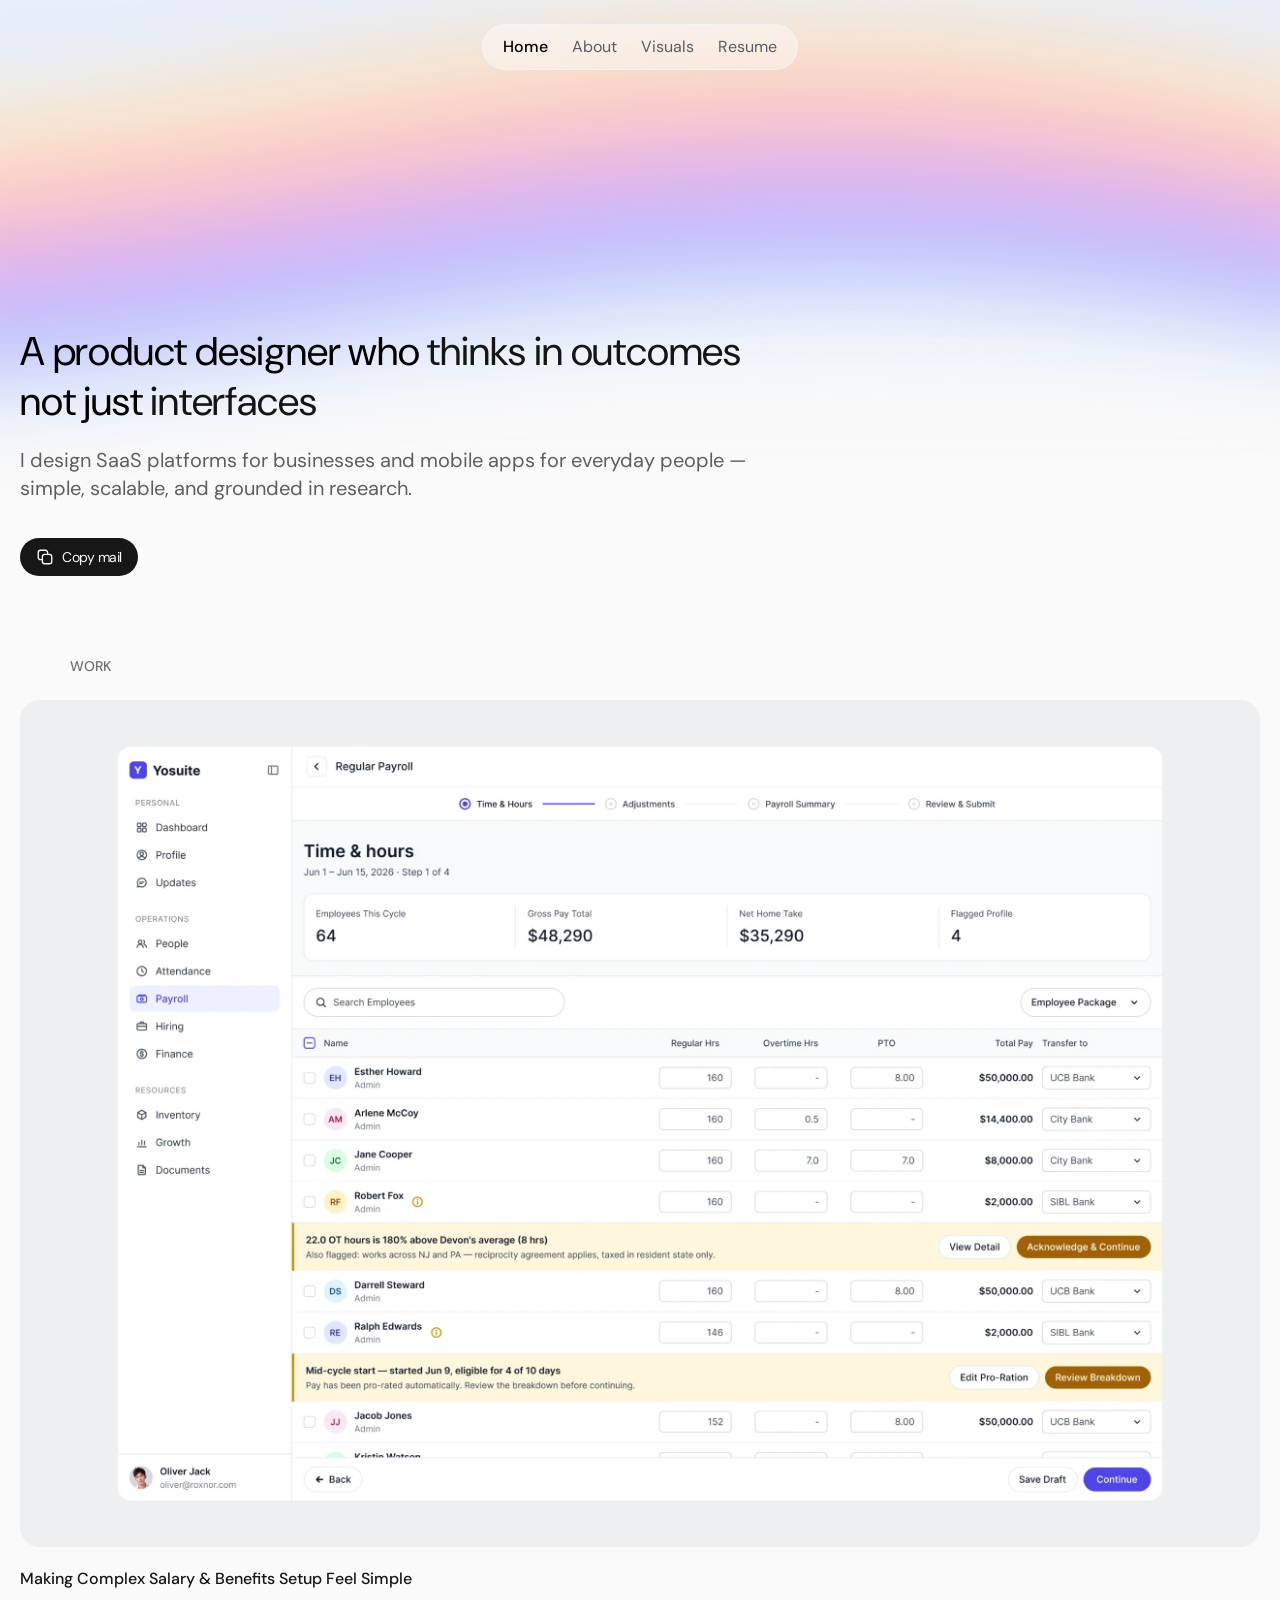
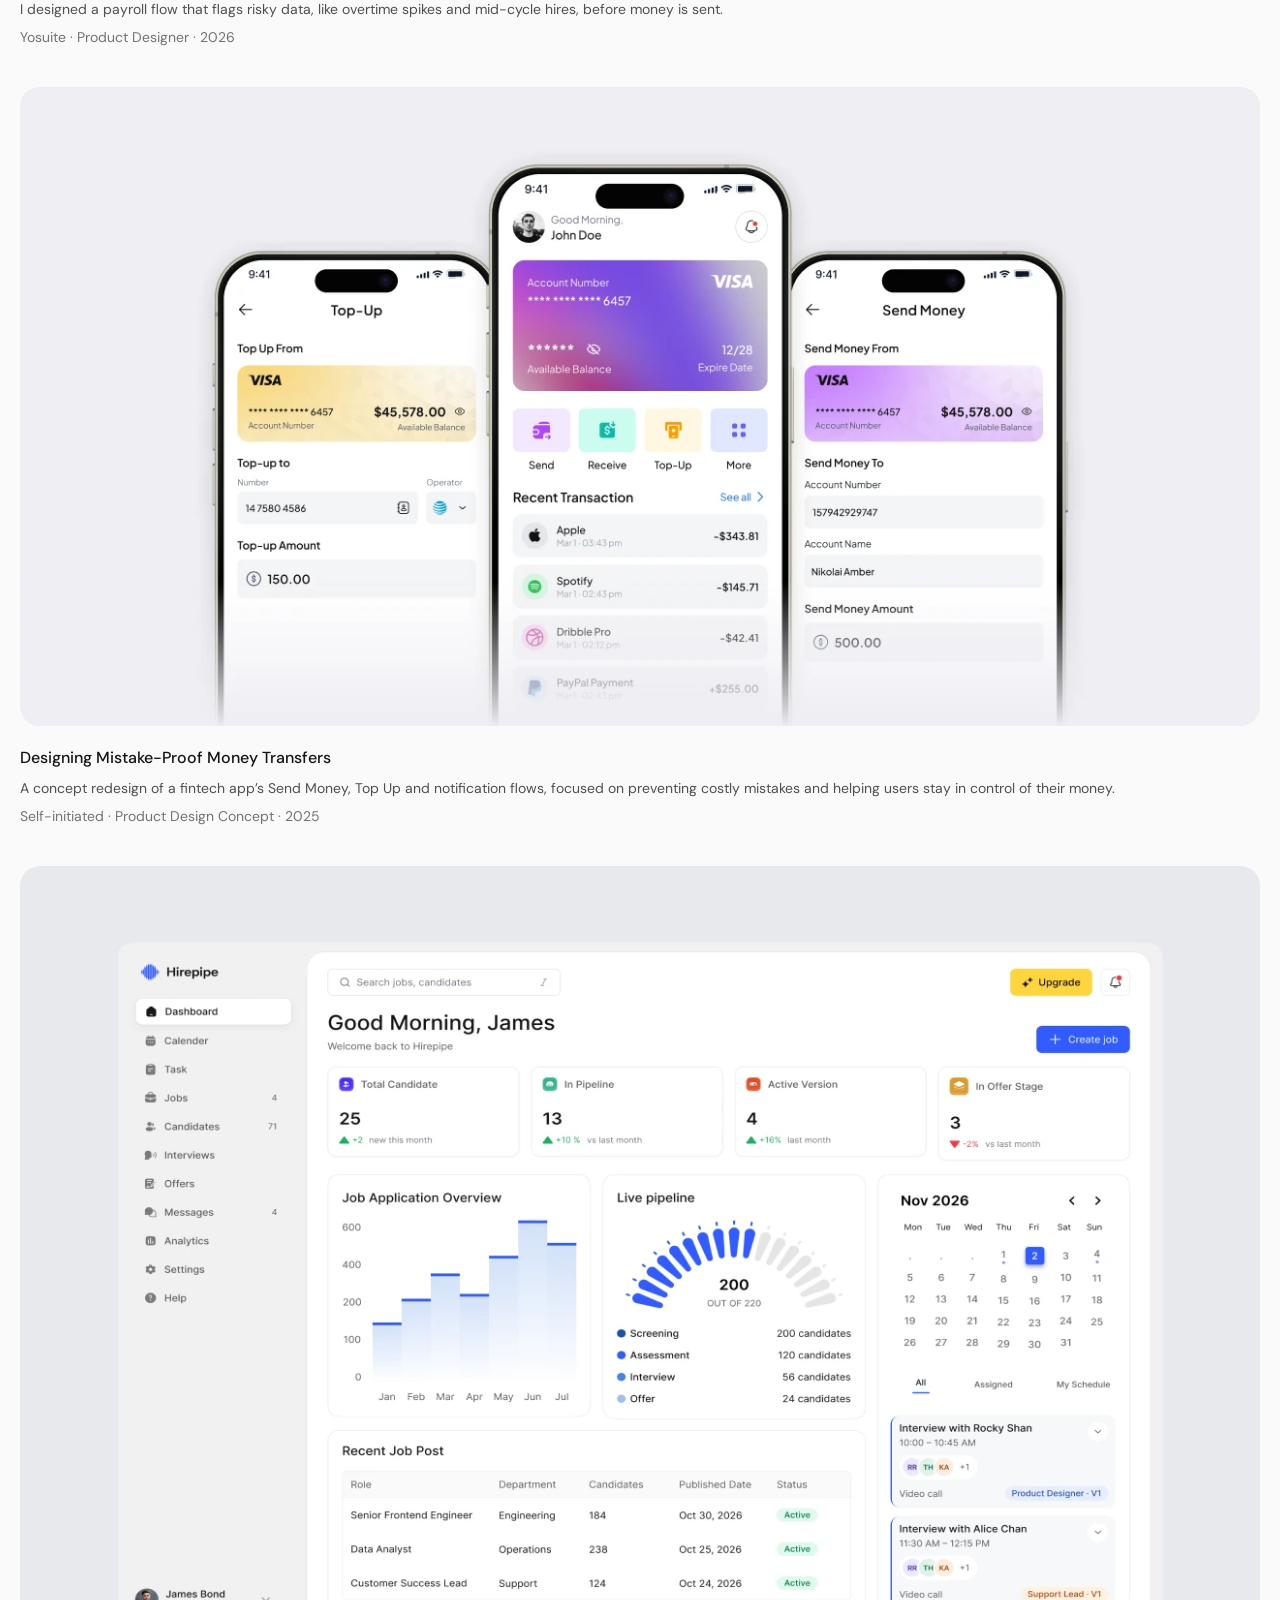
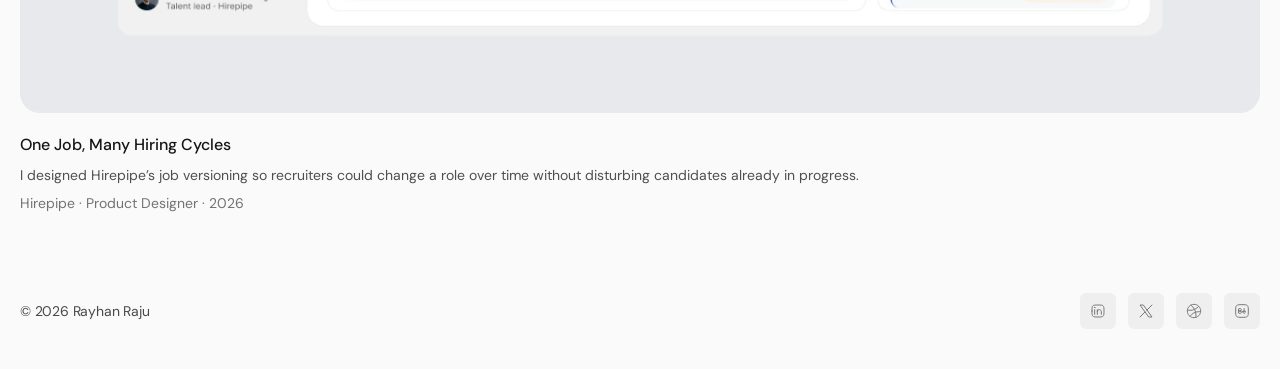
==== commit e48f857a: "Add files via upload" ====
--- a/index.html
+++ b/index.html
@@ -12,7 +12,7 @@
 <link rel="preconnect" href="https://fonts.googleapis.com">
 <link rel="preconnect" href="https://fonts.gstatic.com" crossorigin>
 <link href="https://fonts.googleapis.com/css2?family=DM+Sans:opsz,wght@9..40,400;9..40,500;9..40,600&display=swap" rel="stylesheet">
-<link rel="stylesheet" href="style.css?v=16">
+<link rel="stylesheet" href="style.css?v=19">
 <script>try{localStorage.removeItem('rr-theme')}catch(e){}</script>
 </head>
 <body class="has-sky home">
@@ -29,7 +29,7 @@
     <section class="hero rise">
       <div class="hero-text">
         <h1 class="swaph" aria-label="A product designer who thinks in outcomes, not just interfaces">A product designer who <span class="sw" data-sw="0">thinks in outcomes</span> <br>not just <span class="sw" data-sw="1">interfaces</span></h1>
-        <p>I focus on designing B2B SaaS and enterprise products, creating simple, scalable, and user-friendly experiences through research and thoughtful design.</p>
+        <p>I design SaaS platforms for businesses and mobile apps for everyday people — simple, scalable, and grounded in research.</p>
       </div>
       <div><button class="btn" type="button" data-copy="hirayhanraju@gmail.com"><svg class="ic" viewBox="0 0 24 24" fill="none" stroke="currentColor" stroke-width="1.8" stroke-linejoin="round"><rect x="8.5" y="8.5" width="12.5" height="12.5" rx="3"/><path d="M15.5 8.5V6a3 3 0 00-3-3H6a3 3 0 00-3 3v6.5a3 3 0 003 3h2.5"/></svg>Copy mail</button></div>
     </section>
@@ -76,7 +76,7 @@
   </footer>
 </div>
 <div class="see" aria-hidden="true"><svg class="ic" viewBox="0 0 24 24" fill="currentColor"><path fill-rule="evenodd" d="M12 4.5c4.6 0 8.2 3 9.8 6.6.2.6.2 1.2 0 1.8-1.6 3.6-5.2 6.6-9.8 6.6s-8.2-3-9.8-6.6a2.3 2.3 0 010-1.8C3.8 7.5 7.4 4.5 12 4.5zm0 4a3.5 3.5 0 100 7 3.5 3.5 0 000-7z"/></svg>See project</div>
-<script src="script.js?v=16"></script>
+<script src="script.js?v=19"></script>
 <script src="wave.js?v=16"></script>
 <script>/* Hero rotating words */
 (() => {
@@ -84,7 +84,7 @@
   if (!h) return;
   const spans = [...h.querySelectorAll('.sw')];
   const pairs = [['thinks in outcomes', 'interfaces'], ['designs systems', 'screens']];
-  const SPEED = 420;          // px per second the wave travels
+  const SPEED = 260;          // px per second the wave travels
   const timers = new Map();
   const play = el => {
     const text = el.dataset.text;
@@ -105,7 +105,7 @@
     });
     clearTimeout(timers.get(el));
     // when the wave has passed, swap back to plain text so it renders exactly like the rest of the line
-    timers.set(el, setTimeout(() => { el.classList.add('done'); el.textContent = text; }, (last + 1.45) * 1000));
+    timers.set(el, setTimeout(() => { el.classList.add('done'); el.textContent = text; }, (last + 2.05) * 1000));
   };
   const show = k => {
     spans.forEach((el, j) => { el.dataset.text = pairs[k][j]; play(el); });
@@ -118,8 +118,8 @@
     if (document.hidden) return;
     k = (k + 1) % pairs.length;
     spans.forEach(el => { clearTimeout(timers.get(el)); el.textContent = ''; });
-    setTimeout(() => show(k), 400);
-  }, 3000);
+    setTimeout(() => show(k), 500);
+  }, 4500);
 })();
 </script>
 </body>
--- a/style.css
+++ b/style.css
@@ -262,7 +262,7 @@
 .kind .prog i.run{animation:prog var(--dur,3s) linear forwards}
 .kind:hover .prog i.run,.kind:focus-within .prog i.run{animation-play-state:paused}
 @keyframes prog{to{width:100%}}
-@media (prefers-reduced-motion:reduce){.kind .prog{display:none}}
+
 
 /* Home hero gradient wave */
 .wave-bg{position:absolute;left:0;right:0;top:0;height:min(760px,100vh);z-index:0;pointer-events:none;overflow:hidden;
@@ -373,7 +373,7 @@
 .rr-dark .t18{color:#b0b0b0}
 
 /* ===== v3: centered pill nav, sky background, new hero ===== */
-.topnav{position:fixed;top:24px;left:50%;transform:translateX(-50%);z-index:50;display:flex;align-items:center;gap:24px;padding:10px 20px;border-radius:100px;background:rgba(255,255,255,.5);border:1px solid #f3f4f6;-webkit-backdrop-filter:blur(10px);backdrop-filter:blur(10px);font-size:14px;line-height:20px;letter-spacing:-.35px;white-space:nowrap}
+.topnav{position:fixed;top:24px;left:50%;transform:translateX(-50%);z-index:50;display:flex;align-items:center;gap:24px;padding:10px 20px;border-radius:100px;background:rgba(255,255,255,.4);border:1px solid #f3f4f6;-webkit-backdrop-filter:blur(7.5px);backdrop-filter:blur(7.5px);font-size:16px;line-height:24px;white-space:nowrap}
 .topnav a{color:#5a5c63;transition:color .2s}
 .topnav a:hover{color:#000}
 .topnav a.on{color:#000;font-weight:500}
@@ -389,7 +389,7 @@
 .social a{width:36px;height:36px}
 .social a svg{width:16px;height:16px}
 @media (max-width:760px){
-  .topnav{gap:16px;padding:9px 16px;top:16px}
+  .topnav{gap:16px;padding:9px 16px;top:16px;font-size:14px}
   .hero{padding-top:120px}
   .hero h1{font-size:30px;line-height:38px}
   .hero h1 br{display:none}
@@ -397,10 +397,10 @@
 }
 .dmh .fs h2{font-family:var(--dm)}
 /* Hero rotating words: blurred blue reveal, then a warm gradient wave that settles to normal black text */
-.swaph{color:#000;font-kerning:none;font-variant-ligatures:none;font-feature-settings:"kern" 0,"liga" 0,"calt" 0}
+.swaph{color:#151515;font-kerning:none;font-variant-ligatures:none;font-feature-settings:"kern" 0,"liga" 0,"calt" 0}
 .swaph .sw{font-weight:400;display:inline-block;white-space:nowrap}
 .swaph .sw i{font-style:normal;display:inline-block;white-space:pre;opacity:0;will-change:opacity,filter,color;
-  animation:rr-wave 1.4s linear forwards;animation-delay:var(--d,0s)}
+  animation:rr-wave 2s linear forwards;animation-delay:var(--d,0s)}
 .swaph .sw.done i{animation:none;opacity:1;filter:none;color:inherit;will-change:auto}
 @keyframes rr-wave{
   0%{opacity:0;filter:blur(7px);color:#9fc2f5}
@@ -412,7 +412,7 @@
   66%{color:#e83a78}
   78%{color:#c41f78}
   90%{color:#4c1236}
-  100%{opacity:1;filter:blur(0);color:#000}
+  100%{opacity:1;filter:blur(0);color:#151515}
 }
 
 /* v4: DM Sans on Home, no left inset, nav on case pages */
